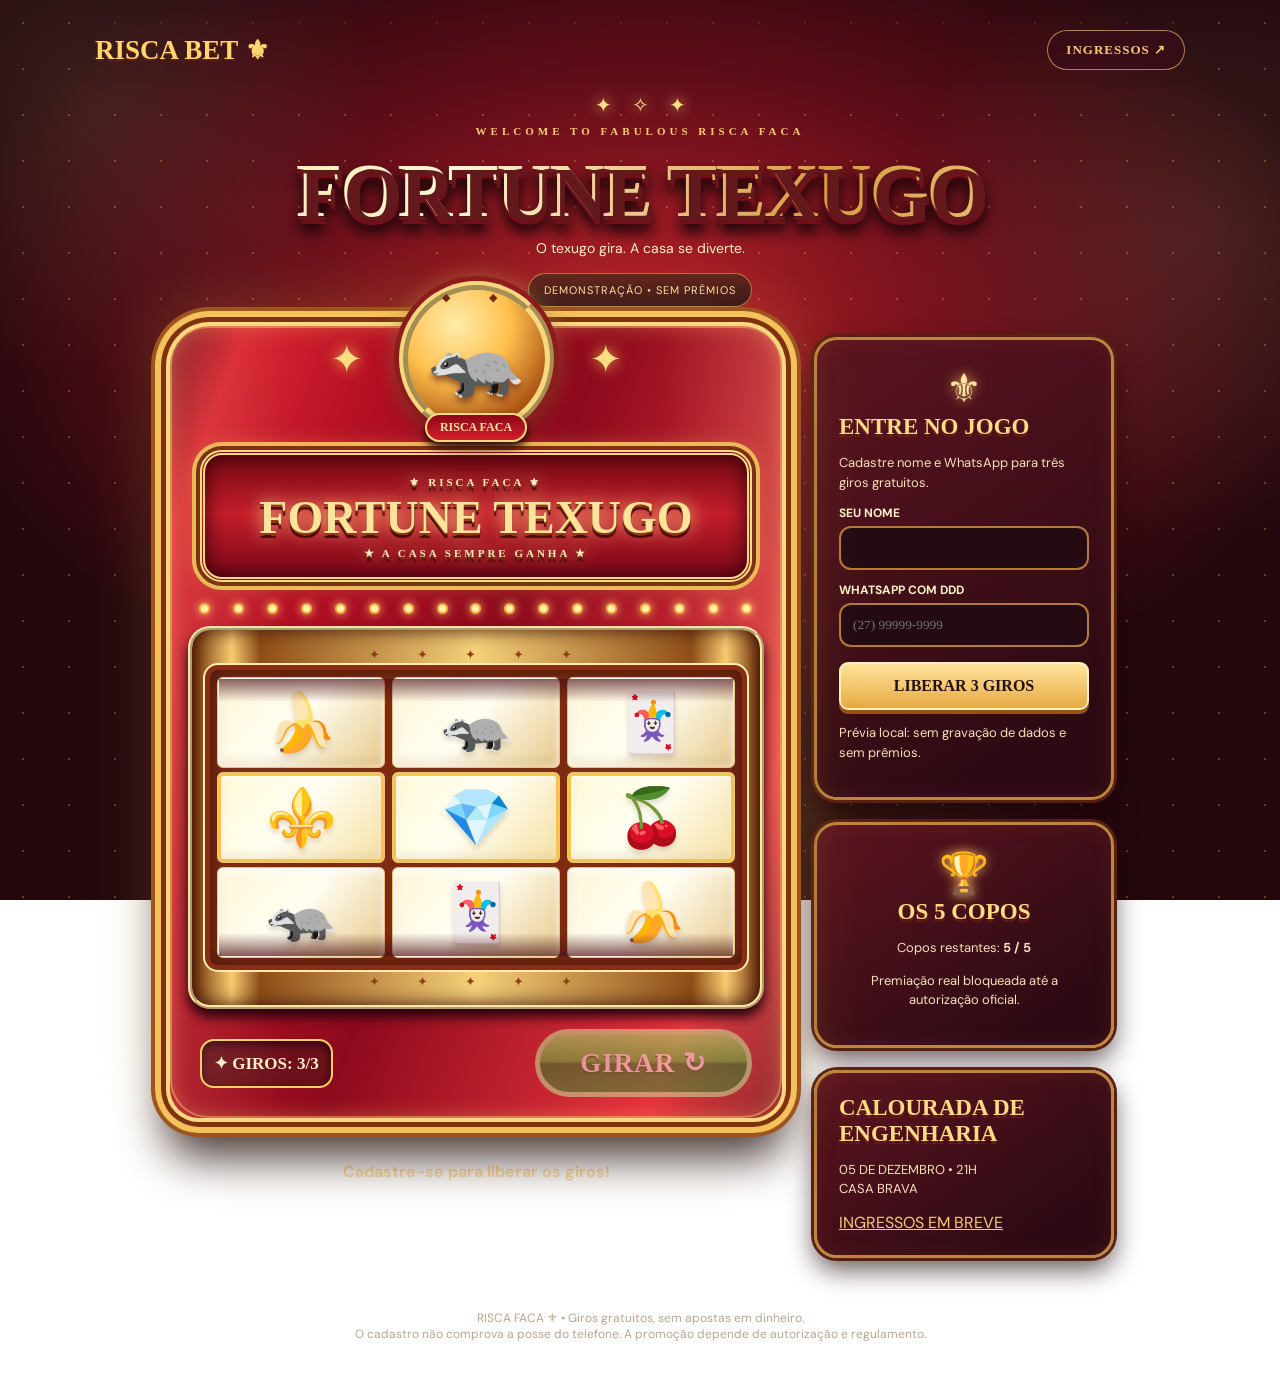
==== index.html @ 6c407d14 "Redesign slot cabinet with Fortune Tiger inspired gold and crimson arcade aesthetic" ====
<!doctype html><html lang="pt-BR"><head><meta charset="utf-8"><meta name="viewport" content="width=device-width,initial-scale=1"><title>Fortune Texugo | Risca Faca</title><style>
@import url('https://fonts.googleapis.com/css2?family=Oswald:wght@500;700&family=DM+Sans:wght@400;700&display=swap');
*{box-sizing:border-box}body{margin:0;color:#ffe5a4;background:radial-gradient(ellipse at top,#792323,#1c090e 70%);font-family:'DM Sans',sans-serif}.wrap{max-width:1100px;margin:auto;padding:20px}header{display:flex;justify-content:space-between;align-items:center;border-bottom:1px solid #b48b52;padding:10px 0}header b{font:700 30px Oswald}a{color:#f7c976}h1,h2,.spin,.marquee{font-family:Oswald}h1{font-size:clamp(42px,8vw,88px);margin:8px 0;text-align:center;text-shadow:3px 4px #63191c}p{line-height:1.5}.intro{text-align:center;margin:28px auto}.intro small{letter-spacing:3px}.status{display:inline-block;border:1px solid #b58a4e;background:#4e2521;padding:9px 15px;border-radius:8px}.layout{display:grid;grid-template-columns:minmax(0,1fr) 300px;gap:22px}.machine{border:9px ridge #eac36b;border-radius:32px;padding:14px;background:linear-gradient(140deg,#a71e2b,#530c17);box-shadow:0 15px 50px #0008,inset 0 0 0 4px #f3c86d}.marquee{text-align:center;background:#740f1a;border:3px solid #edc579;border-radius:16px;padding:12px;font-size:clamp(26px,4vw,48px);text-shadow:2px 3px #280609}.marquee small{display:block;font:700 12px 'DM Sans';letter-spacing:2px}.bulbs{display:flex;justify-content:space-around;padding:13px}.bulbs i{width:9px;height:9px;border-radius:50%;background:#ffe3a0;box-shadow:0 0 10px #ffd477}.reels{display:grid;grid-template-columns:repeat(3,1fr);gap:7px;background:#4c0c14;border:5px solid #e8b45b;border-radius:15px;padding:9px}.reel{display:grid;gap:6px}.symbol{height:90px;display:grid;place-items:center;border-radius:8px;background:linear-gradient(#fff7e5,#e6d09d);color:#54171a;font-size:clamp(30px,5vw,60px)}.symbol:nth-child(2){outline:3px solid #db9d39;outline-offset:-4px}.spinning .symbol{animation:shake .12s infinite alternate;filter:blur(2px)}@keyframes shake{to{transform:translateY(7px)}}.controls{display:flex;align-items:center;justify-content:space-between;gap:12px;padding:20px 0 4px;font:700 21px Oswald}.spin{font-size:26px;color:white;background:linear-gradient(#75d46a,#24772e);border:3px solid #b9e29b;border-radius:14px;padding:11px 27px;cursor:pointer}.spin:disabled{opacity:.5;cursor:not-allowed}.panel{border:1px solid #a67842;background:#2b1417;border-radius:16px;padding:20px;margin-bottom:15px}.panel h2{margin:0 0 10px}.panel label{display:block;font-size:12px;font-weight:bold;margin:12px 0 5px}.panel input{width:100%;padding:12px;border:1px solid #a47c48;background:#180b0e;color:white;border-radius:9px}.panel button{width:100%;padding:13px;background:#e0b66a;color:#24110d;border:0;border-radius:9px;font-weight:bold;margin-top:15px;cursor:pointer}.message{text-align:center;min-height:45px;padding:14px;font-weight:bold}.hidden{display:none!important}.prize{padding:12px;background:#173b20;border:1px solid #8fd27e;overflow-wrap:anywhere}.foot{text-align:center;color:#bca48c;font-size:12px;padding:30px 0}@media(max-width:800px){.layout{grid-template-columns:1fr}.side{display:grid;grid-template-columns:1fr 1fr;gap:12px}}@media(max-width:550px){.side{display:block}.machine{padding:6px;border-width:5px}.reels{gap:3px;padding:5px}.symbol{height:68px;font-size:35px}.spin{font-size:22px;padding:10px 18px}}

/* V4.1 — efeitos visuais: iluminação, movimento, reels e feedback */
body{background:radial-gradient(ellipse at 50% -15%,#a63134 0%,#3b0c17 46%,#12080c 100%);min-height:100vh}
body:before{content:"";position:fixed;inset:0;pointer-events:none;opacity:.18;background-image:radial-gradient(#e4bd7c 0.7px,transparent 0.7px);background-size:24px 24px}
.wrap{position:relative}header{backdrop-filter:blur(12px)}.intro{animation:appear .8s both}.intro h1{background:linear-gradient(100deg,#ffe5a1,#fff5d3,#d69b40,#ffe6a1);background-clip:text;-webkit-background-clip:text;color:transparent;filter:drop-shadow(0 3px 0 #4d151b)}
.machine{position:relative;isolation:isolate;overflow:hidden;transition:transform .25s ease,box-shadow .25s ease;box-shadow:0 25px 60px #000b,0 0 38px #e7a14d33,inset 0 0 0 4px #f3c86d}
.machine:before{content:"";position:absolute;z-index:-1;inset:0;background:linear-gradient(115deg,transparent 10%,#fff4c514 25%,transparent 40%);pointer-events:none}
.machine.win{animation:winPulse .7s ease-in-out 3;box-shadow:0 0 65px #ffe078,0 20px 70px #0009,inset 0 0 0 4px #fff3bf}
.marquee{position:relative;overflow:hidden;box-shadow:inset 0 0 20px #2b020d,0 0 20px #e4ac473d}.marquee:after{content:"";position:absolute;inset:0;background:linear-gradient(110deg,transparent 20%,#fff9d430 48%,transparent 60%);transform:translateX(-130%);animation:shine 5s ease-in-out infinite}
.bulbs i{animation:bulbGlow 1.7s ease-in-out infinite alternate}.bulbs i:nth-child(3n){animation-delay:.6s}.bulbs i:nth-child(4n){animation-delay:1.1s}
.reels{position:relative;overflow:hidden;box-shadow:inset 0 0 25px #0008}.reels:before,.reels:after{content:"";position:absolute;left:9px;right:9px;height:23px;z-index:2;pointer-events:none}.reels:before{top:9px;background:linear-gradient(#4b1017aa,transparent)}.reels:after{bottom:9px;background:linear-gradient(transparent,#4b1017aa)}
.reel{position:relative;overflow:hidden;transition:filter .2s}.symbol{transition:transform .25s ease,background .25s ease;box-shadow:inset 0 2px 9px #fff9,inset 0 -5px 10px #8c622c44;text-shadow:0 4px 5px #4c2d1d2b;user-select:none}
.reel.rolling .symbol{animation:reelRoll .16s linear infinite;filter:blur(1.5px)}.reel.stopped .symbol{animation:land .35s cubic-bezier(.2,1.7,.35,1) both}
.spin{position:relative;overflow:hidden;box-shadow:0 6px 0 #174c23,0 12px 22px #0006;transition:transform .14s,filter .14s}.spin:not(:disabled):hover{filter:brightness(1.15);transform:translateY(-2px)}.spin:not(:disabled):active{transform:translateY(5px);box-shadow:0 1px 0 #174c23}.spin:disabled{box-shadow:none}
.panel{box-shadow:0 14px 25px #0004;transition:border-color .2s}.panel:focus-within{border-color:#ffdc8d}.panel input:focus{outline:2px solid #f2ca80;outline-offset:1px}
#message{transition:color .2s}#message.celebrate{color:#fff0a7;font-size:23px;animation:land .5s both}
.confetti{position:fixed;z-index:20;pointer-events:none;width:9px;height:15px;border-radius:2px;animation:confettiFall var(--duration) ease-in forwards;left:var(--left);top:-25px;background:var(--color);transform:rotate(var(--rotation))}
@keyframes appear{from{opacity:0;transform:translateY(18px)}to{opacity:1;transform:translateY(0)}}@keyframes shine{0%,65%{transform:translateX(-130%)}85%,100%{transform:translateX(130%)}}@keyframes bulbGlow{from{opacity:.45;box-shadow:0 0 3px #ffcf6b}to{opacity:1;box-shadow:0 0 15px 3px #ffdc83}}@keyframes reelRoll{from{transform:translateY(-9px) scale(.97)}to{transform:translateY(10px) scale(1.03)}}@keyframes land{0%{transform:translateY(-20px) scale(.94)}65%{transform:translateY(5px) scale(1.04)}100%{transform:translateY(0) scale(1)}}@keyframes winPulse{50%{transform:scale(1.012);filter:brightness(1.15)}}@keyframes confettiFall{to{top:110vh;transform:translateX(var(--drift)) rotate(900deg);opacity:0}}
@media(prefers-reduced-motion:reduce){*,*:before,*:after{animation-duration:.01ms!important;animation-iteration-count:1!important;transition-duration:.01ms!important;scroll-behavior:auto!important}}

/* V4.2 — Fortune Tiger inspired cabinet art direction */
@import url('https://fonts.googleapis.com/css2?family=Cinzel:wght@700;900&family=Fredoka:wght@500;600;700&display=swap');
:root{--gold:#ffd56d;--bright:#fff2b8;--red:#b91526;--deep:#32040b}
body{font-family:Fredoka,'DM Sans',sans-serif;color:#fff0c8;background:radial-gradient(ellipse 55% 48% at 50% 35%,#b82028 0%,#600d18 56%,#23070d 100%);background-attachment:fixed}
body:before{opacity:.26;background-image:radial-gradient(circle,#ffd678 1px,transparent 1.5px),repeating-linear-gradient(90deg,transparent 0 115px,#e8a14e09 116px 117px);background-size:46px 46px,100% 100%}
body:after{content:"";position:fixed;inset:0;pointer-events:none;z-index:-1;background:radial-gradient(ellipse at 50% 100%,#ffba4a30,transparent 50%),radial-gradient(circle at 8% 12%,#ffe6a11b,transparent 20%),radial-gradient(circle at 94% 26%,#ffe6a11b,transparent 23%)}
.wrap{max-width:1140px}header{border:0;padding:10px 5px 16px}header b{font:900 27px Cinzel;color:var(--gold);text-shadow:0 2px 0 #651b15}header a{font:700 13px Fredoka;letter-spacing:1px;border:1px solid #ffd37a99;padding:11px 18px;border-radius:100px;text-decoration:none;background:#3b0c18a8}
.intro{margin:6px auto 15px}.intro-stars{font-size:20px;color:#ffdf85;text-shadow:0 0 14px #ffdf85}.intro small{font:700 11px Fredoka;letter-spacing:4px;color:#f8ce6e}.intro h1{font:900 clamp(42px,6vw,76px)/1.08 Cinzel,serif;letter-spacing:-2px;margin:9px auto 7px;filter:drop-shadow(0 4px 0 #71101b) drop-shadow(0 8px 7px #180407)}.intro p{font-size:14px;margin:7px 0 14px}.status{background:linear-gradient(#61221c,#2b0c13);border:1px solid #ffd16d88;color:#ffe3a6;font-size:11px;letter-spacing:1px;border-radius:100px}
.layout{grid-template-columns:minmax(0,620px) minmax(260px,300px);justify-content:center;align-items:start;gap:28px}
.machine{overflow:visible!important;border:0;border-radius:44px 44px 33px 33px;padding:24px 22px 18px;background:linear-gradient(110deg,#7a0918 0%,#d92633 9%,#b50f24 25%,#8d0a1d 49%,#e6333c 85%,#7e0718 100%);box-shadow:0 0 0 5px #7c330e,0 0 0 11px #f5c15c,0 0 0 15px #9e541e,0 35px 45px #140407c9,0 0 75px #ffc85c52,inset 0 0 0 4px #fbd782,inset 0 0 25px #ffb56790}
.machine:before{z-index:0;inset:4px;border-radius:38px;border:2px solid #ffd66e66;background:linear-gradient(90deg,#fff4b81c,transparent 20%,transparent 80%,#fff4b826)}
.machine-crown{position:relative;z-index:2;display:flex;align-items:center;justify-content:center;gap:35px;margin:-65px 0 0;pointer-events:none}.crown-side{font-size:40px;color:#ffdc80;text-shadow:0 0 15px #ffc054;animation:bulbGlow 1.5s alternate infinite}
.mascot-medallion{position:relative;width:155px;height:155px;border-radius:50%;display:flex;flex-direction:column;justify-content:center;align-items:center;background:radial-gradient(circle at 35% 25%,#ffecab,#ffc04e 40%,#a95112 78%);border:9px ridge #f9d77c;box-shadow:0 0 0 5px #8d1c1d,0 8px 25px #27050a9c,0 0 25px #ffd46d8a}
.mascot-face{font-size:77px;line-height:1.1;filter:drop-shadow(0 5px 3px #6b2a16aa)}.mascot-ears{position:absolute;top:0;font-size:11px;color:#7a2414;letter-spacing:14px}.mascot-ribbon{position:absolute;bottom:-15px;background:linear-gradient(#8c0719,#d41e2b);border:2px solid #ffda7b;padding:5px 13px;border-radius:15px;color:#ffe3a4;font:900 12px Cinzel;white-space:nowrap;box-shadow:0 5px 8px #250208}
.marquee{margin:14px 12px 12px;padding:16px 5px 12px;border-radius:22px;background:linear-gradient(#740914,#c41d2b 48%,#7a0717);border:5px double #ffda81;box-shadow:0 0 0 4px #7b3315,0 0 0 8px #edb857,inset 0 0 20px #37020b,0 0 25px #f5c66e75;font:900 clamp(26px,4.4vw,46px)/1.05 Cinzel;color:#ffe39b;text-shadow:0 2px 0 #8b3b0c,0 5px 1px #4e0711,0 0 18px #ffdb8b}
.marquee small{font:700 11px Fredoka;letter-spacing:3px;color:#ffeac2;margin:5px}
.bulbs{padding:9px 0 12px}.bulbs i{width:11px;height:11px;border:2px solid #f9a83b;background:#fff2ad}
.reel-housing{position:relative;padding:16px 13px;background:linear-gradient(90deg,#703008,#f8cc71 7%,#8e4d17 12%,#f6d17a 50%,#8e4d17 88%,#f8cc71 94%,#703008);border:4px ridge #ffe7a3;border-radius:22px;box-shadow:inset 0 0 18px #3a130b,0 8px 12px #27040c}
.reel-ornament{text-align:center;color:#8a4113;font-size:13px;letter-spacing:12px;height:19px}.reel-ornament.bottom{padding-top:3px}
.reels{border:5px solid #8a2d17;border-radius:13px;background:#7e2b12;padding:7px;gap:7px;box-shadow:inset 0 0 20px #0008,0 0 0 2px #ffeda9}
.reel{gap:4px}.symbol{height:91px;border-radius:6px;background:linear-gradient(130deg,#fff6d8,#fffef1 48%,#e7c98d);border:1px solid #e8c57e;font-size:57px;box-shadow:inset 0 2px 10px #fff,inset 0 -5px 12px #ac763533}.symbol:nth-child(2){outline:3px solid #f8c24f;outline-offset:-4px;background:linear-gradient(130deg,#fff9d7,#fffef1 48%,#f6e0a4)}
.controls{padding:20px 12px 7px;gap:8px}.controls>span{background:#6d101b;border:2px solid #ffcd66;border-radius:14px;padding:12px;font:700 17px Fredoka;box-shadow:inset 0 3px 10px #28040b}
.spin{border-radius:100px;border:5px solid #c4f7a3;background:linear-gradient(#9efb78 0%,#4ecb3d 47%,#20852d 52%,#2a9c33);font:900 27px Fredoka;letter-spacing:1px;padding:13px 40px;box-shadow:0 7px 0 #125820,0 10px 0 #d9ae4f,0 16px 22px #1b0610a8;text-shadow:0 2px #1c752a}
.message{margin-top:25px;font-size:16px;color:#ffe1a3}
.side{padding-top:15px}.panel{background:linear-gradient(145deg,#5d1420,#2b0a13 85%);border:3px solid #bd853d;border-radius:23px;padding:22px;box-shadow:0 0 0 3px #582013,0 12px 26px #1b0409a6,inset 0 0 20px #b4522d25;margin-bottom:22px}.panel h2{font:900 23px Cinzel;color:#ffdb86;text-shadow:0 3px #6c1a18}.panel p{font-size:13px;color:#f9dfba}.panel input{font-family:Fredoka;background:#240a13;border:2px solid #b57a38;border-radius:12px}.panel button{background:linear-gradient(#ffe49d,#e6aa42);font:700 16px Fredoka;border:2px solid #fff0bd;box-shadow:0 4px #965314}.panel-seal,.cup-icon{text-align:center;font-size:40px;color:#ffe5a1;text-shadow:0 0 12px #f5b75d}.prize-panel{text-align:center}
@media(max-width:850px){.layout{grid-template-columns:minmax(0,580px)}.side{padding-top:0;display:grid;grid-template-columns:1fr 1fr}.side .panel:last-child{grid-column:1/-1}.machine-crown{margin-top:-55px}}
@media(max-width:570px){.wrap{padding:12px}.intro{margin-bottom:40px}.intro h1{font-size:clamp(36px,10vw,58px)}.intro small{font-size:9px;letter-spacing:2px}.machine{padding:13px 8px 12px;border-radius:28px;box-shadow:0 0 0 3px #7c330e,0 0 0 7px #f5c15c,0 0 0 10px #9e541e,0 22px 30px #140407c9}.machine-crown{margin-top:-61px;gap:20px}.mascot-medallion{width:114px;height:114px;border-width:6px}.mascot-face{font-size:56px}.mascot-ribbon{font-size:9px}.crown-side{font-size:26px}.marquee{margin:12px 10px 10px;font-size:clamp(22px,6.2vw,35px);border-width:3px;padding:10px 2px}.marquee small{font-size:8px;letter-spacing:1px}.bulbs{padding:8px 0}.bulbs i{width:7px;height:7px}.reel-housing{padding:10px 5px;border-width:3px}.reel-ornament{font-size:9px;height:13px}.reels{padding:3px;gap:3px;border-width:3px}.symbol{height:clamp(62px,20vw,91px);font-size:clamp(34px,12vw,53px)}.controls{padding:15px 3px 5px}.controls>span{font-size:13px;padding:10px 7px}.spin{font-size:21px;padding:10px 19px;border-width:4px}.side{display:block}.panel{padding:18px}.intro p{font-size:12px}}
</style></head><body><div class="wrap"><header><b>RISCA BET ⚜</b><a href="#ingressos">INGRESSOS ↗</a></header><section class="intro"><div class="intro-stars">✦　✧　✦</div><small>WELCOME TO FABULOUS RISCA FACA</small><h1>FORTUNE TEXUGO</h1><p>O texugo gira. A casa se diverte.</p><span id="mode" class="status">DEMONSTRAÇÃO • SEM PRÊMIOS</span></section><main class="layout"><div><div class="machine"><div class="machine-crown"><div class="crown-side">✦</div><div class="mascot-medallion"><span class="mascot-ears">◆　◆</span><span class="mascot-face">🦡</span><span class="mascot-ribbon">RISCA FACA</span></div><div class="crown-side">✦</div></div><div class="marquee"><small>⚜ RISCA FACA ⚜</small>FORTUNE TEXUGO<small>★ A CASA SEMPRE GANHA ★</small></div><div class="bulbs" id="bulbs"></div><div class="reel-housing"><div class="reel-ornament">✦　✦　✦　✦　✦</div><div class="reels" id="reels"></div><div class="reel-ornament bottom">✦　✦　✦　✦　✦</div></div><div class="controls"><span>✦ GIROS: <span id="remaining">3</span>/3</span><button id="spin" class="spin" disabled>GIRAR ↻</button></div></div><div class="message" id="message" aria-live="polite">Cadastre-se para liberar os giros!</div></div><aside class="side"><section class="panel" id="registration"><div class="panel-seal">⚜</div><h2>ENTRE NO JOGO</h2><p>Cadastre nome e WhatsApp para três giros gratuitos.</p><form id="form"><label for="name">SEU NOME</label><input id="name" required minlength="2" maxlength="80" autocomplete="name"><label for="phone">WHATSAPP COM DDD</label><input id="phone" type="tel" required placeholder="(27) 99999-9999"><button>LIBERAR 3 GIROS</button></form><p id="notice">Um cadastro por participante. Não é necessário comprar ingresso.</p></section><section class="panel prize-panel"><div class="cup-icon">🏆</div><h2>OS 5 COPOS</h2><p>Copos restantes: <b id="stock">5 / 5</b></p><p>Premiação real bloqueada até a autorização oficial.</p><div id="winner" class="prize hidden"></div></section><section class="panel" id="ingressos"><h2>CALOURADA DE ENGENHARIA</h2><p>05 DE DEZEMBRO • 21H<br>CASA BRAVA</p><a id="ticket" href="#ingressos">INGRESSOS EM BREVE</a></section></aside></main><div class="foot">RISCA FACA ⚜ • Giros gratuitos, sem apostas em dinheiro.<br>O cadastro não comprova a posse do telefone. A promoção depende de autorização e regulamento.</div></div><script>
const CONFIG={SUPABASE_URL:'',SUPABASE_ANON_KEY:'',TICKET_URL:''};
const $=id=>document.getElementById(id);
const icons=['🍌','⚜️','🦡','💎','🃏','🍒'];
const reduced=window.matchMedia('(prefers-reduced-motion: reduce)').matches;
let token='',left=3,busy=false;
const configured=!!(CONFIG.SUPABASE_URL&&CONFIG.SUPABASE_ANON_KEY);
$('bulbs').innerHTML='<i></i>'.repeat(17);
$('reels').innerHTML=Array.from({length:3},(_,c)=>'<div class="reel">'+Array.from({length:3},(_,r)=>'<div class="symbol">'+icons[(c*2+r)%icons.length]+'</div>').join('')+'</div>').join('');
if(CONFIG.TICKET_URL){$('ticket').href=CONFIG.TICKET_URL;$('ticket').textContent='GARANTIR INGRESSO'}
if(!configured)$('notice').textContent='Prévia local: sem gravação de dados e sem prêmios.';
const randomSymbol=()=>icons[Math.floor(Math.random()*icons.length)];
const grid=()=>Array.from({length:3},()=>Array.from({length:3},randomSymbol));
function drawColumn(c,values){for(let r=0;r<3;r++)$('reels').children[c].children[r].textContent=values[r]}
function msg(s,celebrate=false){$('message').textContent=s;$('message').classList.toggle('celebrate',celebrate)}
const sleep=ms=>new Promise(resolve=>setTimeout(resolve,ms));
async function call(fn,data){
 const r=await fetch(CONFIG.SUPABASE_URL+'/functions/v1/'+fn,{method:'POST',headers:{'Content-Type':'application/json',apikey:CONFIG.SUPABASE_ANON_KEY,Authorization:'Bearer '+CONFIG.SUPABASE_ANON_KEY},body:JSON.stringify(data)});
 const j=await r.json();if(!r.ok)throw Error(j.error||'Falha na operação');return j
}
function confetti(){
 if(reduced)return;
 for(let i=0;i<75;i++){const el=document.createElement('i');el.className='confetti';
 el.style.setProperty('--left',Math.random()*100+'vw');
 el.style.setProperty('--duration',(2+Math.random()*2.5)+'s');
 el.style.setProperty('--drift',(Math.random()-.5)*250+'px');
 el.style.setProperty('--rotation',Math.random()*360+'deg');
 el.style.setProperty('--color',['#f3cb6b','#fff1bb','#c12435','#69bf6b'][i%4]);
 document.body.append(el);el.addEventListener('animationend',()=>el.remove())}
}
async function animateReels(finalGrid){
 const columns=Array.from($('reels').children);
 if(reduced){finalGrid.forEach((v,c)=>drawColumn(c,v));return}
 columns.forEach(c=>c.classList.add('rolling'));
 const intervals=columns.map((_,c)=>setInterval(()=>drawColumn(c,Array.from({length:3},randomSymbol)),65));
 for(let c=0;c<3;c++){
  await sleep(c===0?780:390);
  clearInterval(intervals[c]);columns[c].classList.remove('rolling');
  drawColumn(c,finalGrid[c]);columns[c].classList.add('stopped');
  await sleep(180);columns[c].classList.remove('stopped');
 }
}
$('form').onsubmit=async e=>{
 e.preventDefault();
 const name=$('name').value.trim(),phone=$('phone').value.replace(/\D/g,'');
 if(name.length<2||!/^(?:55)?[1-9]\d{9,10}$/.test(phone))return msg('Informe nome e WhatsApp válido com DDD');
 const btn=$('form').querySelector('button');btn.disabled=true;
 try{
  if(configured){const d=await call('register',{name,phone});token=d.session;left=d.spins_left;$('stock').textContent=d.stock+' / 5';$('mode').textContent=d.demo?'DEMONSTRAÇÃO • SEM PRÊMIOS':'PROMOÇÃO AUTORIZADA'}
  else{token='local-demo';left=3}
  $('registration').classList.add('hidden');$('remaining').textContent=left;$('spin').disabled=false;msg('Seus giros estão liberados!');
 }catch(err){msg(err.message)}finally{btn.disabled=false}
};
$('spin').onclick=async()=>{
 if(busy||!token||left<=0)return;
 busy=true;$('spin').disabled=true;msg('O texugo está girando...');
 try{
  const request=configured?call('spin',{session:token}):Promise.resolve({grid:grid(),spins_left:left-1,stock:5,won:false,demo:true});
  const result=await request;
  await animateReels(result.grid);
  left=result.spins_left;$('remaining').textContent=left;$('stock').textContent=result.stock+' / 5';
  if(result.won){
   $('winner').classList.remove('hidden');$('winner').textContent='VOCÊ GANHOU UM COPO! Código: '+result.claim_code;
   $('reels').closest('.machine').classList.add('win');confetti();msg('JACKPOT! VOCÊ GANHOU UM COPO!',true);
   setTimeout(()=>$('reels').closest('.machine').classList.remove('win'),2300);
  }else msg(result.demo?'Giro de demonstração, sem premiação.':left?'Não foi dessa vez!':'Seus giros acabaram!');
 }catch(err){msg(err.message)}
 finally{busy=false;$('spin').disabled=left<=0}
};
</script></body></html>
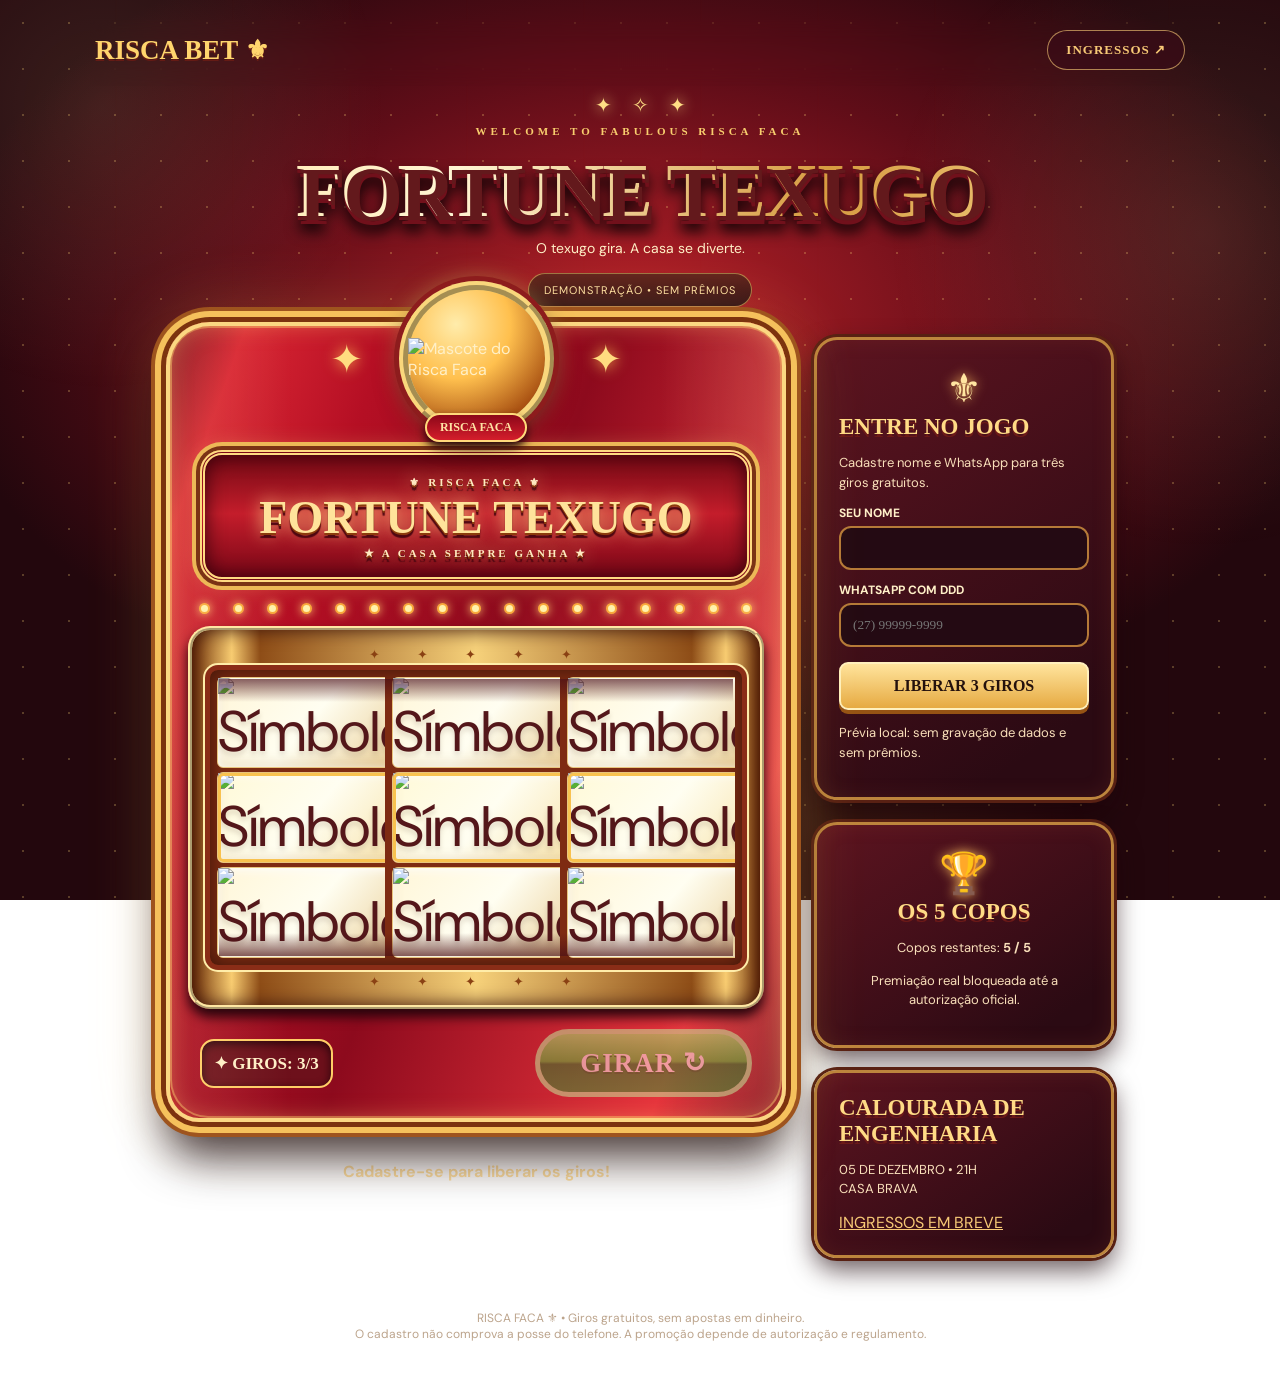
==== commit a34fc68e: "Separate mascot, symbols and texts into configurable assets" ====
--- a/index.html
+++ b/index.html
@@ -1,4 +1,4 @@
-<!doctype html><html lang="pt-BR"><head><meta charset="utf-8"><meta name="viewport" content="width=device-width,initial-scale=1"><title>Fortune Texugo | Risca Faca</title><style>
+<!doctype html><html lang="pt-BR"><head><link rel="stylesheet" href="assets/theme.css"><meta charset="utf-8"><meta name="viewport" content="width=device-width,initial-scale=1"><title>Fortune Texugo | Risca Faca</title><style>
 @import url('https://fonts.googleapis.com/css2?family=Oswald:wght@500;700&family=DM+Sans:wght@400;700&display=swap');
 *{box-sizing:border-box}body{margin:0;color:#ffe5a4;background:radial-gradient(ellipse at top,#792323,#1c090e 70%);font-family:'DM Sans',sans-serif}.wrap{max-width:1100px;margin:auto;padding:20px}header{display:flex;justify-content:space-between;align-items:center;border-bottom:1px solid #b48b52;padding:10px 0}header b{font:700 30px Oswald}a{color:#f7c976}h1,h2,.spin,.marquee{font-family:Oswald}h1{font-size:clamp(42px,8vw,88px);margin:8px 0;text-align:center;text-shadow:3px 4px #63191c}p{line-height:1.5}.intro{text-align:center;margin:28px auto}.intro small{letter-spacing:3px}.status{display:inline-block;border:1px solid #b58a4e;background:#4e2521;padding:9px 15px;border-radius:8px}.layout{display:grid;grid-template-columns:minmax(0,1fr) 300px;gap:22px}.machine{border:9px ridge #eac36b;border-radius:32px;padding:14px;background:linear-gradient(140deg,#a71e2b,#530c17);box-shadow:0 15px 50px #0008,inset 0 0 0 4px #f3c86d}.marquee{text-align:center;background:#740f1a;border:3px solid #edc579;border-radius:16px;padding:12px;font-size:clamp(26px,4vw,48px);text-shadow:2px 3px #280609}.marquee small{display:block;font:700 12px 'DM Sans';letter-spacing:2px}.bulbs{display:flex;justify-content:space-around;padding:13px}.bulbs i{width:9px;height:9px;border-radius:50%;background:#ffe3a0;box-shadow:0 0 10px #ffd477}.reels{display:grid;grid-template-columns:repeat(3,1fr);gap:7px;background:#4c0c14;border:5px solid #e8b45b;border-radius:15px;padding:9px}.reel{display:grid;gap:6px}.symbol{height:90px;display:grid;place-items:center;border-radius:8px;background:linear-gradient(#fff7e5,#e6d09d);color:#54171a;font-size:clamp(30px,5vw,60px)}.symbol:nth-child(2){outline:3px solid #db9d39;outline-offset:-4px}.spinning .symbol{animation:shake .12s infinite alternate;filter:blur(2px)}@keyframes shake{to{transform:translateY(7px)}}.controls{display:flex;align-items:center;justify-content:space-between;gap:12px;padding:20px 0 4px;font:700 21px Oswald}.spin{font-size:26px;color:white;background:linear-gradient(#75d46a,#24772e);border:3px solid #b9e29b;border-radius:14px;padding:11px 27px;cursor:pointer}.spin:disabled{opacity:.5;cursor:not-allowed}.panel{border:1px solid #a67842;background:#2b1417;border-radius:16px;padding:20px;margin-bottom:15px}.panel h2{margin:0 0 10px}.panel label{display:block;font-size:12px;font-weight:bold;margin:12px 0 5px}.panel input{width:100%;padding:12px;border:1px solid #a47c48;background:#180b0e;color:white;border-radius:9px}.panel button{width:100%;padding:13px;background:#e0b66a;color:#24110d;border:0;border-radius:9px;font-weight:bold;margin-top:15px;cursor:pointer}.message{text-align:center;min-height:45px;padding:14px;font-weight:bold}.hidden{display:none!important}.prize{padding:12px;background:#173b20;border:1px solid #8fd27e;overflow-wrap:anywhere}.foot{text-align:center;color:#bca48c;font-size:12px;padding:30px 0}@media(max-width:800px){.layout{grid-template-columns:1fr}.side{display:grid;grid-template-columns:1fr 1fr;gap:12px}}@media(max-width:550px){.side{display:block}.machine{padding:6px;border-width:5px}.reels{gap:3px;padding:5px}.symbol{height:68px;font-size:35px}.spin{font-size:22px;padding:10px 18px}}
 
@@ -48,20 +48,24 @@
 .side{padding-top:15px}.panel{background:linear-gradient(145deg,#5d1420,#2b0a13 85%);border:3px solid #bd853d;border-radius:23px;padding:22px;box-shadow:0 0 0 3px #582013,0 12px 26px #1b0409a6,inset 0 0 20px #b4522d25;margin-bottom:22px}.panel h2{font:900 23px Cinzel;color:#ffdb86;text-shadow:0 3px #6c1a18}.panel p{font-size:13px;color:#f9dfba}.panel input{font-family:Fredoka;background:#240a13;border:2px solid #b57a38;border-radius:12px}.panel button{background:linear-gradient(#ffe49d,#e6aa42);font:700 16px Fredoka;border:2px solid #fff0bd;box-shadow:0 4px #965314}.panel-seal,.cup-icon{text-align:center;font-size:40px;color:#ffe5a1;text-shadow:0 0 12px #f5b75d}.prize-panel{text-align:center}
 @media(max-width:850px){.layout{grid-template-columns:minmax(0,580px)}.side{padding-top:0;display:grid;grid-template-columns:1fr 1fr}.side .panel:last-child{grid-column:1/-1}.machine-crown{margin-top:-55px}}
 @media(max-width:570px){.wrap{padding:12px}.intro{margin-bottom:40px}.intro h1{font-size:clamp(36px,10vw,58px)}.intro small{font-size:9px;letter-spacing:2px}.machine{padding:13px 8px 12px;border-radius:28px;box-shadow:0 0 0 3px #7c330e,0 0 0 7px #f5c15c,0 0 0 10px #9e541e,0 22px 30px #140407c9}.machine-crown{margin-top:-61px;gap:20px}.mascot-medallion{width:114px;height:114px;border-width:6px}.mascot-face{font-size:56px}.mascot-ribbon{font-size:9px}.crown-side{font-size:26px}.marquee{margin:12px 10px 10px;font-size:clamp(22px,6.2vw,35px);border-width:3px;padding:10px 2px}.marquee small{font-size:8px;letter-spacing:1px}.bulbs{padding:8px 0}.bulbs i{width:7px;height:7px}.reel-housing{padding:10px 5px;border-width:3px}.reel-ornament{font-size:9px;height:13px}.reels{padding:3px;gap:3px;border-width:3px}.symbol{height:clamp(62px,20vw,91px);font-size:clamp(34px,12vw,53px)}.controls{padding:15px 3px 5px}.controls>span{font-size:13px;padding:10px 7px}.spin{font-size:21px;padding:10px 19px;border-width:4px}.side{display:block}.panel{padding:18px}.intro p{font-size:12px}}
-</style></head><body><div class="wrap"><header><b>RISCA BET ⚜</b><a href="#ingressos">INGRESSOS ↗</a></header><section class="intro"><div class="intro-stars">✦　✧　✦</div><small>WELCOME TO FABULOUS RISCA FACA</small><h1>FORTUNE TEXUGO</h1><p>O texugo gira. A casa se diverte.</p><span id="mode" class="status">DEMONSTRAÇÃO • SEM PRÊMIOS</span></section><main class="layout"><div><div class="machine"><div class="machine-crown"><div class="crown-side">✦</div><div class="mascot-medallion"><span class="mascot-ears">◆　◆</span><span class="mascot-face">🦡</span><span class="mascot-ribbon">RISCA FACA</span></div><div class="crown-side">✦</div></div><div class="marquee"><small>⚜ RISCA FACA ⚜</small>FORTUNE TEXUGO<small>★ A CASA SEMPRE GANHA ★</small></div><div class="bulbs" id="bulbs"></div><div class="reel-housing"><div class="reel-ornament">✦　✦　✦　✦　✦</div><div class="reels" id="reels"></div><div class="reel-ornament bottom">✦　✦　✦　✦　✦</div></div><div class="controls"><span>✦ GIROS: <span id="remaining">3</span>/3</span><button id="spin" class="spin" disabled>GIRAR ↻</button></div></div><div class="message" id="message" aria-live="polite">Cadastre-se para liberar os giros!</div></div><aside class="side"><section class="panel" id="registration"><div class="panel-seal">⚜</div><h2>ENTRE NO JOGO</h2><p>Cadastre nome e WhatsApp para três giros gratuitos.</p><form id="form"><label for="name">SEU NOME</label><input id="name" required minlength="2" maxlength="80" autocomplete="name"><label for="phone">WHATSAPP COM DDD</label><input id="phone" type="tel" required placeholder="(27) 99999-9999"><button>LIBERAR 3 GIROS</button></form><p id="notice">Um cadastro por participante. Não é necessário comprar ingresso.</p></section><section class="panel prize-panel"><div class="cup-icon">🏆</div><h2>OS 5 COPOS</h2><p>Copos restantes: <b id="stock">5 / 5</b></p><p>Premiação real bloqueada até a autorização oficial.</p><div id="winner" class="prize hidden"></div></section><section class="panel" id="ingressos"><h2>CALOURADA DE ENGENHARIA</h2><p>05 DE DEZEMBRO • 21H<br>CASA BRAVA</p><a id="ticket" href="#ingressos">INGRESSOS EM BREVE</a></section></aside></main><div class="foot">RISCA FACA ⚜ • Giros gratuitos, sem apostas em dinheiro.<br>O cadastro não comprova a posse do telefone. A promoção depende de autorização e regulamento.</div></div><script>
+</style></head><body><div class="wrap"><header><b>RISCA BET ⚜</b><a href="#ingressos">INGRESSOS ↗</a></header><section class="intro"><div class="intro-stars">✦　✧　✦</div><div class="curtain curtain-left" aria-hidden="true"></div><div class="curtain curtain-right" aria-hidden="true"></div><small data-text="welcome">WELCOME TO FABULOUS RISCA FACA</small><h1 data-text="gameTitle">FORTUNE TEXUGO</h1><p data-text="subtitle">O texugo gira. A casa se diverte.</p><span id="mode" class="status">DEMONSTRAÇÃO • SEM PRÊMIOS</span></section><main class="layout"><div><div class="machine"><div class="machine-crown"><div class="crown-side">✦</div><div class="mascot-medallion"><img class="mascot-art" id="mascot-art" src="assets/mascote.svg" alt="Mascote do Risca Faca"><span class="mascot-ribbon" data-text="brand">RISCA FACA</span></div><div class="crown-side">✦</div></div><div class="marquee"><small data-text="eyebrow">⚜ RISCA FACA ⚜</small><span data-text="gameTitle">FORTUNE TEXUGO</span><small data-text="slogan">★ A CASA SEMPRE GANHA ★</small></div><div class="bulbs" id="bulbs"></div><div class="reel-housing"><div class="reel-ornament">✦　✦　✦　✦　✦</div><div class="reels" id="reels"></div><div class="reel-ornament bottom">✦　✦　✦　✦　✦</div></div><div class="controls"><span>✦ GIROS: <span id="remaining">3</span>/3</span><button id="spin" class="spin" disabled>GIRAR ↻</button></div></div><div class="message" id="message" aria-live="polite">Cadastre-se para liberar os giros!</div></div><aside class="side"><section class="panel" id="registration"><div class="panel-seal">⚜</div><h2>ENTRE NO JOGO</h2><p>Cadastre nome e WhatsApp para três giros gratuitos.</p><form id="form"><label for="name">SEU NOME</label><input id="name" required minlength="2" maxlength="80" autocomplete="name"><label for="phone">WHATSAPP COM DDD</label><input id="phone" type="tel" required placeholder="(27) 99999-9999"><button>LIBERAR 3 GIROS</button></form><p id="notice">Um cadastro por participante. Não é necessário comprar ingresso.</p></section><section class="panel prize-panel"><div class="cup-icon">🏆</div><h2>OS 5 COPOS</h2><p>Copos restantes: <b id="stock">5 / 5</b></p><p>Premiação real bloqueada até a autorização oficial.</p><div id="winner" class="prize hidden"></div></section><section class="panel" id="ingressos"><h2>CALOURADA DE ENGENHARIA</h2><p data-text="event">05 DE DEZEMBRO • 21H<br>CASA BRAVA</p><a id="ticket" href="#ingressos">INGRESSOS EM BREVE</a></section></aside></main><div class="foot">RISCA FACA ⚜ • Giros gratuitos, sem apostas em dinheiro.<br>O cadastro não comprova a posse do telefone. A promoção depende de autorização e regulamento.</div></div><script src="assets/content.js"></script><script>
 const CONFIG={SUPABASE_URL:'',SUPABASE_ANON_KEY:'',TICKET_URL:''};
 const $=id=>document.getElementById(id);
-const icons=['🍌','⚜️','🦡','💎','🃏','🍒'];
+const ASSETS=window.FORTUNE_ASSETS||{};const icons=(ASSETS.symbols||[]).map(x=>x.src);
 const reduced=window.matchMedia('(prefers-reduced-motion: reduce)').matches;
 let token='',left=3,busy=false;
 const configured=!!(CONFIG.SUPABASE_URL&&CONFIG.SUPABASE_ANON_KEY);
 $('bulbs').innerHTML='<i></i>'.repeat(17);
-$('reels').innerHTML=Array.from({length:3},(_,c)=>'<div class="reel">'+Array.from({length:3},(_,r)=>'<div class="symbol">'+icons[(c*2+r)%icons.length]+'</div>').join('')+'</div>').join('');
+$('reels').innerHTML=Array.from({length:3},(_,c)=>'<div class="reel">'+Array.from({length:3},(_,r)=>'<div class="symbol">'+symbolHTML(icons[(c*2+r)%icons.length])+'</div>').join('')+'</div>').join('');
 if(CONFIG.TICKET_URL){$('ticket').href=CONFIG.TICKET_URL;$('ticket').textContent='GARANTIR INGRESSO'}
 if(!configured)$('notice').textContent='Prévia local: sem gravação de dados e sem prêmios.';
 const randomSymbol=()=>icons[Math.floor(Math.random()*icons.length)];
+function symbolHTML(src){const label=(ASSETS.symbols||[]).find(s=>s.src===src)?.name||'Símbolo';return '<img src="'+src+'" alt="'+label.replace(/"/g,'')+'" loading="eager" draggable="false">'}
 const grid=()=>Array.from({length:3},()=>Array.from({length:3},randomSymbol));
-function drawColumn(c,values){for(let r=0;r<3;r++)$('reels').children[c].children[r].textContent=values[r]}
+for(const el of document.querySelectorAll('[data-text]')){const key=el.dataset.text;if(ASSETS.text?.[key])el.textContent=ASSETS.text[key]}
+if(ASSETS.mascot)$('mascot-art').src=ASSETS.mascot;
+if(ASSETS.background)document.documentElement.style.setProperty('--scene-image','url("'+ASSETS.background+'")');
+function drawColumn(c,values){for(let r=0;r<3;r++)$('reels').children[c].children[r].innerHTML=symbolHTML(values[r])}
 function msg(s,celebrate=false){$('message').textContent=s;$('message').classList.toggle('celebrate',celebrate)}
 const sleep=ms=>new Promise(resolve=>setTimeout(resolve,ms));
 async function call(fn,data){
@@ -107,7 +111,8 @@
  try{
   const request=configured?call('spin',{session:token}):Promise.resolve({grid:grid(),spins_left:left-1,stock:5,won:false,demo:true});
   const result=await request;
-  await animateReels(result.grid);
+  const visualGrid=(result.grid||grid()).map(col=>col.map(v=>icons.includes(v)?v:icons[Math.abs(String(v).split('').reduce((a,c)=>a+c.charCodeAt(0),0))%icons.length]));
+  await animateReels(visualGrid);
   left=result.spins_left;$('remaining').textContent=left;$('stock').textContent=result.stock+' / 5';
   if(result.won){
    $('winner').classList.remove('hidden');$('winner').textContent='VOCÊ GANHOU UM COPO! Código: '+result.claim_code;
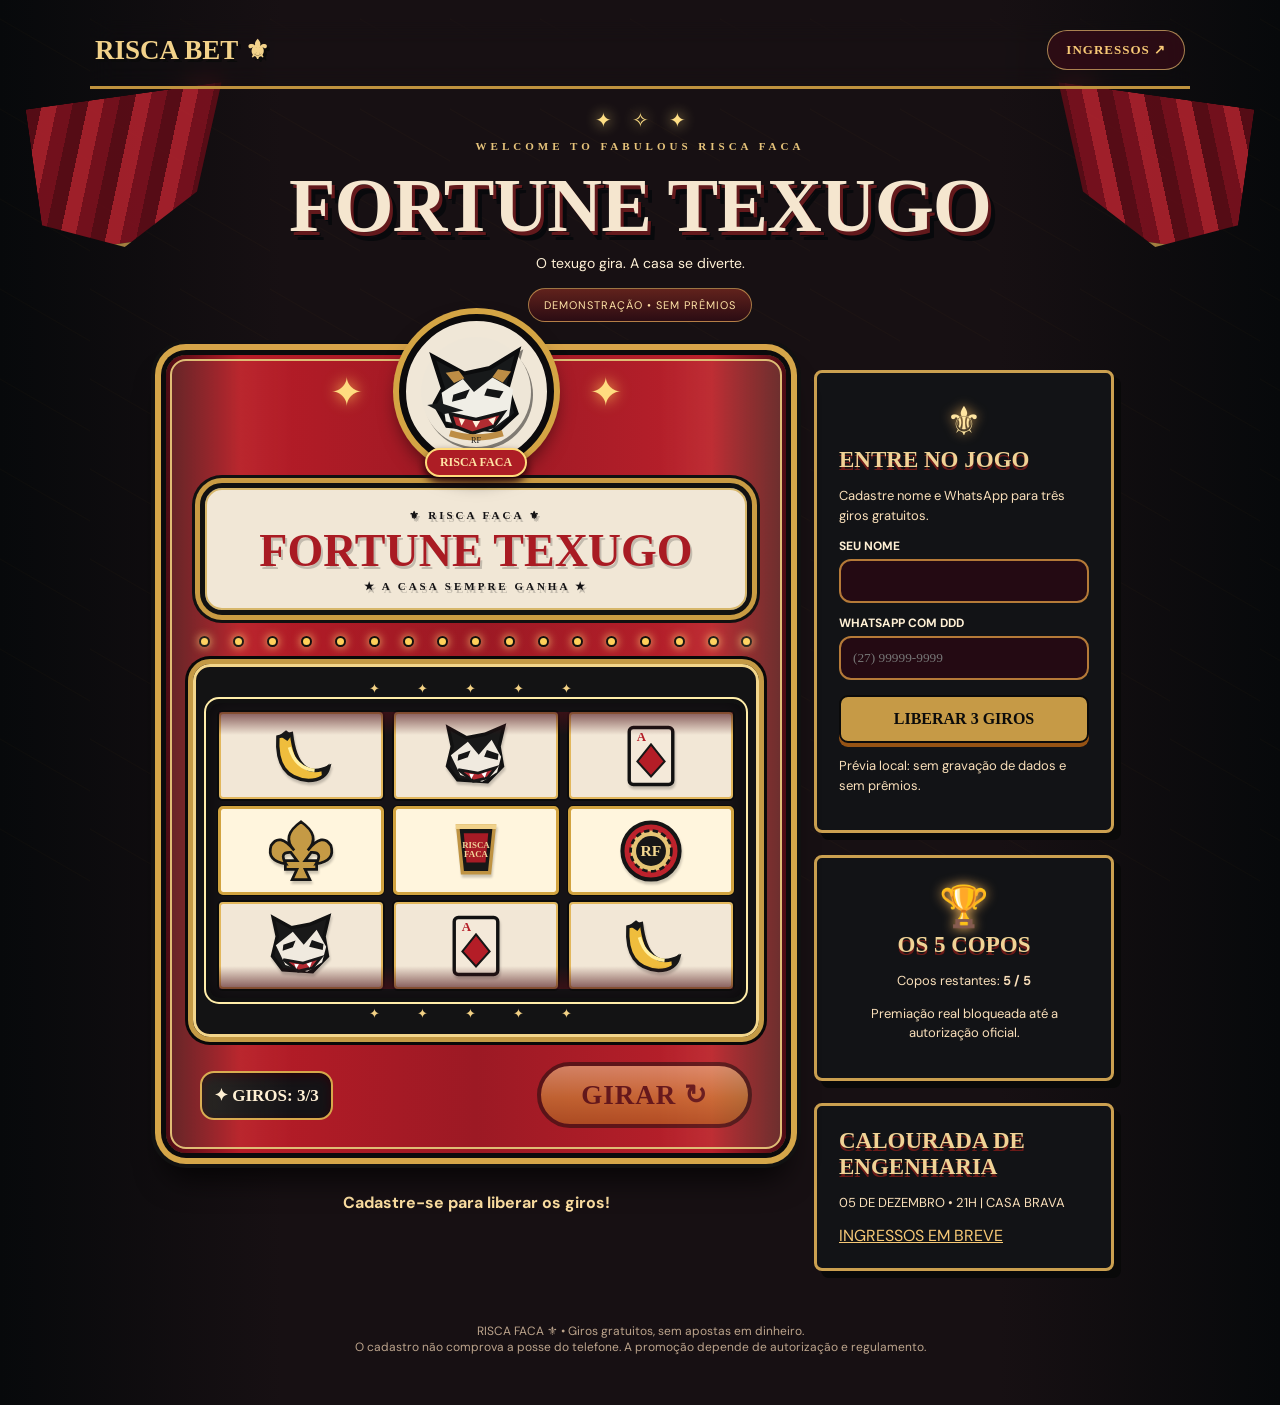
==== commit 7a242177: "Apply editable theme after base CSS" ====
--- a/index.html
+++ b/index.html
@@ -1,4 +1,4 @@
-<!doctype html><html lang="pt-BR"><head><link rel="stylesheet" href="assets/theme.css"><meta charset="utf-8"><meta name="viewport" content="width=device-width,initial-scale=1"><title>Fortune Texugo | Risca Faca</title><style>
+<!doctype html><html lang="pt-BR"><head><meta charset="utf-8"><meta name="viewport" content="width=device-width,initial-scale=1"><title>Fortune Texugo | Risca Faca</title><style>
 @import url('https://fonts.googleapis.com/css2?family=Oswald:wght@500;700&family=DM+Sans:wght@400;700&display=swap');
 *{box-sizing:border-box}body{margin:0;color:#ffe5a4;background:radial-gradient(ellipse at top,#792323,#1c090e 70%);font-family:'DM Sans',sans-serif}.wrap{max-width:1100px;margin:auto;padding:20px}header{display:flex;justify-content:space-between;align-items:center;border-bottom:1px solid #b48b52;padding:10px 0}header b{font:700 30px Oswald}a{color:#f7c976}h1,h2,.spin,.marquee{font-family:Oswald}h1{font-size:clamp(42px,8vw,88px);margin:8px 0;text-align:center;text-shadow:3px 4px #63191c}p{line-height:1.5}.intro{text-align:center;margin:28px auto}.intro small{letter-spacing:3px}.status{display:inline-block;border:1px solid #b58a4e;background:#4e2521;padding:9px 15px;border-radius:8px}.layout{display:grid;grid-template-columns:minmax(0,1fr) 300px;gap:22px}.machine{border:9px ridge #eac36b;border-radius:32px;padding:14px;background:linear-gradient(140deg,#a71e2b,#530c17);box-shadow:0 15px 50px #0008,inset 0 0 0 4px #f3c86d}.marquee{text-align:center;background:#740f1a;border:3px solid #edc579;border-radius:16px;padding:12px;font-size:clamp(26px,4vw,48px);text-shadow:2px 3px #280609}.marquee small{display:block;font:700 12px 'DM Sans';letter-spacing:2px}.bulbs{display:flex;justify-content:space-around;padding:13px}.bulbs i{width:9px;height:9px;border-radius:50%;background:#ffe3a0;box-shadow:0 0 10px #ffd477}.reels{display:grid;grid-template-columns:repeat(3,1fr);gap:7px;background:#4c0c14;border:5px solid #e8b45b;border-radius:15px;padding:9px}.reel{display:grid;gap:6px}.symbol{height:90px;display:grid;place-items:center;border-radius:8px;background:linear-gradient(#fff7e5,#e6d09d);color:#54171a;font-size:clamp(30px,5vw,60px)}.symbol:nth-child(2){outline:3px solid #db9d39;outline-offset:-4px}.spinning .symbol{animation:shake .12s infinite alternate;filter:blur(2px)}@keyframes shake{to{transform:translateY(7px)}}.controls{display:flex;align-items:center;justify-content:space-between;gap:12px;padding:20px 0 4px;font:700 21px Oswald}.spin{font-size:26px;color:white;background:linear-gradient(#75d46a,#24772e);border:3px solid #b9e29b;border-radius:14px;padding:11px 27px;cursor:pointer}.spin:disabled{opacity:.5;cursor:not-allowed}.panel{border:1px solid #a67842;background:#2b1417;border-radius:16px;padding:20px;margin-bottom:15px}.panel h2{margin:0 0 10px}.panel label{display:block;font-size:12px;font-weight:bold;margin:12px 0 5px}.panel input{width:100%;padding:12px;border:1px solid #a47c48;background:#180b0e;color:white;border-radius:9px}.panel button{width:100%;padding:13px;background:#e0b66a;color:#24110d;border:0;border-radius:9px;font-weight:bold;margin-top:15px;cursor:pointer}.message{text-align:center;min-height:45px;padding:14px;font-weight:bold}.hidden{display:none!important}.prize{padding:12px;background:#173b20;border:1px solid #8fd27e;overflow-wrap:anywhere}.foot{text-align:center;color:#bca48c;font-size:12px;padding:30px 0}@media(max-width:800px){.layout{grid-template-columns:1fr}.side{display:grid;grid-template-columns:1fr 1fr;gap:12px}}@media(max-width:550px){.side{display:block}.machine{padding:6px;border-width:5px}.reels{gap:3px;padding:5px}.symbol{height:68px;font-size:35px}.spin{font-size:22px;padding:10px 18px}}
 
@@ -48,7 +48,7 @@
 .side{padding-top:15px}.panel{background:linear-gradient(145deg,#5d1420,#2b0a13 85%);border:3px solid #bd853d;border-radius:23px;padding:22px;box-shadow:0 0 0 3px #582013,0 12px 26px #1b0409a6,inset 0 0 20px #b4522d25;margin-bottom:22px}.panel h2{font:900 23px Cinzel;color:#ffdb86;text-shadow:0 3px #6c1a18}.panel p{font-size:13px;color:#f9dfba}.panel input{font-family:Fredoka;background:#240a13;border:2px solid #b57a38;border-radius:12px}.panel button{background:linear-gradient(#ffe49d,#e6aa42);font:700 16px Fredoka;border:2px solid #fff0bd;box-shadow:0 4px #965314}.panel-seal,.cup-icon{text-align:center;font-size:40px;color:#ffe5a1;text-shadow:0 0 12px #f5b75d}.prize-panel{text-align:center}
 @media(max-width:850px){.layout{grid-template-columns:minmax(0,580px)}.side{padding-top:0;display:grid;grid-template-columns:1fr 1fr}.side .panel:last-child{grid-column:1/-1}.machine-crown{margin-top:-55px}}
 @media(max-width:570px){.wrap{padding:12px}.intro{margin-bottom:40px}.intro h1{font-size:clamp(36px,10vw,58px)}.intro small{font-size:9px;letter-spacing:2px}.machine{padding:13px 8px 12px;border-radius:28px;box-shadow:0 0 0 3px #7c330e,0 0 0 7px #f5c15c,0 0 0 10px #9e541e,0 22px 30px #140407c9}.machine-crown{margin-top:-61px;gap:20px}.mascot-medallion{width:114px;height:114px;border-width:6px}.mascot-face{font-size:56px}.mascot-ribbon{font-size:9px}.crown-side{font-size:26px}.marquee{margin:12px 10px 10px;font-size:clamp(22px,6.2vw,35px);border-width:3px;padding:10px 2px}.marquee small{font-size:8px;letter-spacing:1px}.bulbs{padding:8px 0}.bulbs i{width:7px;height:7px}.reel-housing{padding:10px 5px;border-width:3px}.reel-ornament{font-size:9px;height:13px}.reels{padding:3px;gap:3px;border-width:3px}.symbol{height:clamp(62px,20vw,91px);font-size:clamp(34px,12vw,53px)}.controls{padding:15px 3px 5px}.controls>span{font-size:13px;padding:10px 7px}.spin{font-size:21px;padding:10px 19px;border-width:4px}.side{display:block}.panel{padding:18px}.intro p{font-size:12px}}
-</style></head><body><div class="wrap"><header><b>RISCA BET ⚜</b><a href="#ingressos">INGRESSOS ↗</a></header><section class="intro"><div class="intro-stars">✦　✧　✦</div><div class="curtain curtain-left" aria-hidden="true"></div><div class="curtain curtain-right" aria-hidden="true"></div><small data-text="welcome">WELCOME TO FABULOUS RISCA FACA</small><h1 data-text="gameTitle">FORTUNE TEXUGO</h1><p data-text="subtitle">O texugo gira. A casa se diverte.</p><span id="mode" class="status">DEMONSTRAÇÃO • SEM PRÊMIOS</span></section><main class="layout"><div><div class="machine"><div class="machine-crown"><div class="crown-side">✦</div><div class="mascot-medallion"><img class="mascot-art" id="mascot-art" src="assets/mascote.svg" alt="Mascote do Risca Faca"><span class="mascot-ribbon" data-text="brand">RISCA FACA</span></div><div class="crown-side">✦</div></div><div class="marquee"><small data-text="eyebrow">⚜ RISCA FACA ⚜</small><span data-text="gameTitle">FORTUNE TEXUGO</span><small data-text="slogan">★ A CASA SEMPRE GANHA ★</small></div><div class="bulbs" id="bulbs"></div><div class="reel-housing"><div class="reel-ornament">✦　✦　✦　✦　✦</div><div class="reels" id="reels"></div><div class="reel-ornament bottom">✦　✦　✦　✦　✦</div></div><div class="controls"><span>✦ GIROS: <span id="remaining">3</span>/3</span><button id="spin" class="spin" disabled>GIRAR ↻</button></div></div><div class="message" id="message" aria-live="polite">Cadastre-se para liberar os giros!</div></div><aside class="side"><section class="panel" id="registration"><div class="panel-seal">⚜</div><h2>ENTRE NO JOGO</h2><p>Cadastre nome e WhatsApp para três giros gratuitos.</p><form id="form"><label for="name">SEU NOME</label><input id="name" required minlength="2" maxlength="80" autocomplete="name"><label for="phone">WHATSAPP COM DDD</label><input id="phone" type="tel" required placeholder="(27) 99999-9999"><button>LIBERAR 3 GIROS</button></form><p id="notice">Um cadastro por participante. Não é necessário comprar ingresso.</p></section><section class="panel prize-panel"><div class="cup-icon">🏆</div><h2>OS 5 COPOS</h2><p>Copos restantes: <b id="stock">5 / 5</b></p><p>Premiação real bloqueada até a autorização oficial.</p><div id="winner" class="prize hidden"></div></section><section class="panel" id="ingressos"><h2>CALOURADA DE ENGENHARIA</h2><p data-text="event">05 DE DEZEMBRO • 21H<br>CASA BRAVA</p><a id="ticket" href="#ingressos">INGRESSOS EM BREVE</a></section></aside></main><div class="foot">RISCA FACA ⚜ • Giros gratuitos, sem apostas em dinheiro.<br>O cadastro não comprova a posse do telefone. A promoção depende de autorização e regulamento.</div></div><script src="assets/content.js"></script><script>
+</style><link rel="stylesheet" href="assets/theme.css"></head><body><div class="wrap"><header><b>RISCA BET ⚜</b><a href="#ingressos">INGRESSOS ↗</a></header><section class="intro"><div class="intro-stars">✦　✧　✦</div><div class="curtain curtain-left" aria-hidden="true"></div><div class="curtain curtain-right" aria-hidden="true"></div><small data-text="welcome">WELCOME TO FABULOUS RISCA FACA</small><h1 data-text="gameTitle">FORTUNE TEXUGO</h1><p data-text="subtitle">O texugo gira. A casa se diverte.</p><span id="mode" class="status">DEMONSTRAÇÃO • SEM PRÊMIOS</span></section><main class="layout"><div><div class="machine"><div class="machine-crown"><div class="crown-side">✦</div><div class="mascot-medallion"><img class="mascot-art" id="mascot-art" src="assets/mascote.svg" alt="Mascote do Risca Faca"><span class="mascot-ribbon" data-text="brand">RISCA FACA</span></div><div class="crown-side">✦</div></div><div class="marquee"><small data-text="eyebrow">⚜ RISCA FACA ⚜</small><span data-text="gameTitle">FORTUNE TEXUGO</span><small data-text="slogan">★ A CASA SEMPRE GANHA ★</small></div><div class="bulbs" id="bulbs"></div><div class="reel-housing"><div class="reel-ornament">✦　✦　✦　✦　✦</div><div class="reels" id="reels"></div><div class="reel-ornament bottom">✦　✦　✦　✦　✦</div></div><div class="controls"><span>✦ GIROS: <span id="remaining">3</span>/3</span><button id="spin" class="spin" disabled>GIRAR ↻</button></div></div><div class="message" id="message" aria-live="polite">Cadastre-se para liberar os giros!</div></div><aside class="side"><section class="panel" id="registration"><div class="panel-seal">⚜</div><h2>ENTRE NO JOGO</h2><p>Cadastre nome e WhatsApp para três giros gratuitos.</p><form id="form"><label for="name">SEU NOME</label><input id="name" required minlength="2" maxlength="80" autocomplete="name"><label for="phone">WHATSAPP COM DDD</label><input id="phone" type="tel" required placeholder="(27) 99999-9999"><button>LIBERAR 3 GIROS</button></form><p id="notice">Um cadastro por participante. Não é necessário comprar ingresso.</p></section><section class="panel prize-panel"><div class="cup-icon">🏆</div><h2>OS 5 COPOS</h2><p>Copos restantes: <b id="stock">5 / 5</b></p><p>Premiação real bloqueada até a autorização oficial.</p><div id="winner" class="prize hidden"></div></section><section class="panel" id="ingressos"><h2>CALOURADA DE ENGENHARIA</h2><p data-text="event">05 DE DEZEMBRO • 21H<br>CASA BRAVA</p><a id="ticket" href="#ingressos">INGRESSOS EM BREVE</a></section></aside></main><div class="foot">RISCA FACA ⚜ • Giros gratuitos, sem apostas em dinheiro.<br>O cadastro não comprova a posse do telefone. A promoção depende de autorização e regulamento.</div></div><script src="assets/content.js"></script><script>
 const CONFIG={SUPABASE_URL:'',SUPABASE_ANON_KEY:'',TICKET_URL:''};
 const $=id=>document.getElementById(id);
 const ASSETS=window.FORTUNE_ASSETS||{};const icons=(ASSETS.symbols||[]).map(x=>x.src);
--- a/assets/theme.css
+++ b/assets/theme.css
@@ -0,0 +1,20 @@
+/* V5 — linguagem visual inspirada na arte da Calourada: cartaz ilustrado, preto, vermelho, ouro e marquise de Vegas */
+:root{--scene-image:none;--poster-red:#b51b23;--poster-gold:#c69b45;--poster-black:#0c0d10}
+body{background:linear-gradient(90deg,#07090b,#171013 22%,#171013 78%,#07090b);color:#fff0d5}
+body:before{opacity:.16;background-image:linear-gradient(30deg,transparent 49%,#b98b3433 50%,transparent 51%);background-size:90px 90px}
+body:after{background:var(--scene-image) center top/cover no-repeat;opacity:.15;filter:contrast(1.1);z-index:-1}
+.wrap{max-width:1140px}header{border-bottom:3px solid #bf923e;position:relative;z-index:5}header b{color:#f2d28a;text-shadow:3px 3px #0b0b0b}
+.intro{position:relative;padding:12px 0 18px}.intro h1{color:#f5e6cf;background:none;-webkit-text-fill-color:initial;filter:drop-shadow(4px 5px 0 #08090c);font-family:Cinzel,serif;font-weight:900;letter-spacing:-1px}
+.intro small{color:#e7c47b}.intro p{color:#fff1d7}
+.curtain{position:absolute;top:0;width:18%;height:150px;pointer-events:none;opacity:.8;background:repeating-linear-gradient(110deg,#680d18 0 15px,#c32531 15px 30px,#8c1221 30px 45px);clip-path:polygon(0 0,100% 0,80% 70%,40% 100%,0 78%);border-bottom:4px solid #c99d4d}.curtain-left{left:-5%;transform:rotate(-8deg)}.curtain-right{right:-5%;transform:scaleX(-1) rotate(-8deg)}
+.machine{background:linear-gradient(90deg,#4c0b14,#b71c27 12%,#9c1924 50%,#ba202b 88%,#4c0b14);border-radius:20px!important;box-shadow:0 0 0 5px #0c0b0c,0 0 0 11px #d5a649,0 0 0 15px #111,0 25px 30px #000b!important}
+.machine:before{border-radius:16px!important;border-color:#dfbd75!important}
+.mascot-medallion{background:#f0e7d7;border:7px solid #0c0b0c;box-shadow:0 0 0 6px #d4a544,0 10px 20px #0009;overflow:visible}
+.mascot-art{width:110px;height:110px;object-fit:contain;filter:drop-shadow(2px 3px #0007)}.mascot-ribbon{font-family:Cinzel,serif;background:#ad1d25}
+.marquee{background:#f1e7d6;color:#a91b23;text-shadow:2px 3px #1113;border:5px solid #111;box-shadow:0 0 0 5px #c99b43,0 0 0 8px #111,inset 0 0 0 2px #d7b76b;font-family:Cinzel,serif}
+.marquee small{color:#121113}.marquee:after{opacity:.4}.bulbs i{background:#ffd05a;border:2px solid #14100d}
+.reel-housing{background:#131314;border:5px solid #c49a45;box-shadow:0 0 0 3px #090909,inset 0 0 0 3px #f3d68b}.reel-ornament{color:#f2d185}
+.reels{background:#161316;border:4px solid #101010}.symbol{background:#f2e7d6;border:2px solid #0b0b0b;box-shadow:inset 0 0 0 2px #e2b75c}.symbol:nth-child(2){background:#fff5dd;outline:3px solid #d2a33f}.symbol img{width:min(78%,75px);height:78%;object-fit:contain;display:block;filter:drop-shadow(1px 3px 1px #0003);pointer-events:none}
+.controls>span{background:#151316;border:2px solid #d7a74a}.spin{background:linear-gradient(#ffe6a1,#d9a63d 55%,#b17a20);color:#1b1210;border:4px solid #0e0d0b;box-shadow:0 6px #845515,0 9px #111;text-shadow:none;font-family:Cinzel,serif}
+.panel{background:#121316;border:3px solid #cba050;border-radius:8px;box-shadow:7px 7px 0 #090909}.panel h2{color:#f0d396}.panel button{background:#c69a46;color:#0b0b0b;border:2px solid #0a0a0a}
+@media(max-width:570px){.curtain{height:95px}.machine{border-radius:15px!important}.mascot-art{width:82px;height:82px}.symbol img{width:75%;height:75%}.marquee{font-size:clamp(21px,6vw,33px)}}
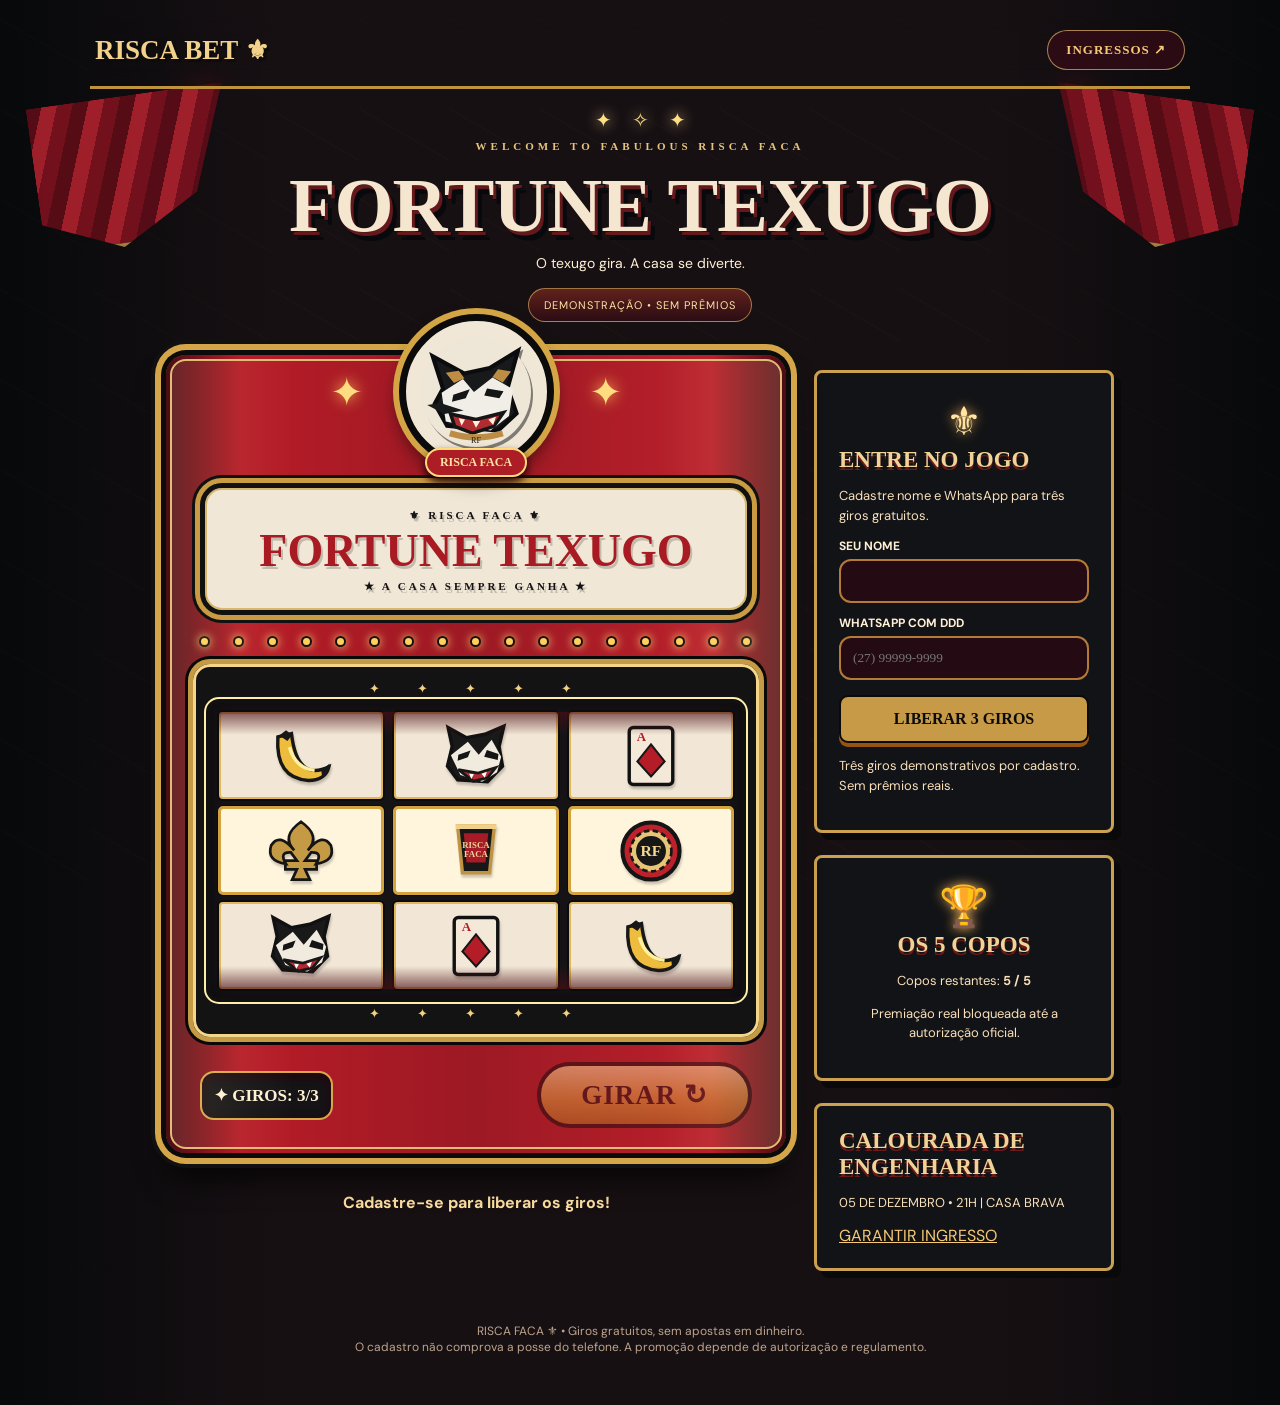
==== commit 92067e87: "Connect web UI to Python API and add ticket purchase link" ====
--- a/index.html
+++ b/index.html
@@ -48,17 +48,17 @@
 .side{padding-top:15px}.panel{background:linear-gradient(145deg,#5d1420,#2b0a13 85%);border:3px solid #bd853d;border-radius:23px;padding:22px;box-shadow:0 0 0 3px #582013,0 12px 26px #1b0409a6,inset 0 0 20px #b4522d25;margin-bottom:22px}.panel h2{font:900 23px Cinzel;color:#ffdb86;text-shadow:0 3px #6c1a18}.panel p{font-size:13px;color:#f9dfba}.panel input{font-family:Fredoka;background:#240a13;border:2px solid #b57a38;border-radius:12px}.panel button{background:linear-gradient(#ffe49d,#e6aa42);font:700 16px Fredoka;border:2px solid #fff0bd;box-shadow:0 4px #965314}.panel-seal,.cup-icon{text-align:center;font-size:40px;color:#ffe5a1;text-shadow:0 0 12px #f5b75d}.prize-panel{text-align:center}
 @media(max-width:850px){.layout{grid-template-columns:minmax(0,580px)}.side{padding-top:0;display:grid;grid-template-columns:1fr 1fr}.side .panel:last-child{grid-column:1/-1}.machine-crown{margin-top:-55px}}
 @media(max-width:570px){.wrap{padding:12px}.intro{margin-bottom:40px}.intro h1{font-size:clamp(36px,10vw,58px)}.intro small{font-size:9px;letter-spacing:2px}.machine{padding:13px 8px 12px;border-radius:28px;box-shadow:0 0 0 3px #7c330e,0 0 0 7px #f5c15c,0 0 0 10px #9e541e,0 22px 30px #140407c9}.machine-crown{margin-top:-61px;gap:20px}.mascot-medallion{width:114px;height:114px;border-width:6px}.mascot-face{font-size:56px}.mascot-ribbon{font-size:9px}.crown-side{font-size:26px}.marquee{margin:12px 10px 10px;font-size:clamp(22px,6.2vw,35px);border-width:3px;padding:10px 2px}.marquee small{font-size:8px;letter-spacing:1px}.bulbs{padding:8px 0}.bulbs i{width:7px;height:7px}.reel-housing{padding:10px 5px;border-width:3px}.reel-ornament{font-size:9px;height:13px}.reels{padding:3px;gap:3px;border-width:3px}.symbol{height:clamp(62px,20vw,91px);font-size:clamp(34px,12vw,53px)}.controls{padding:15px 3px 5px}.controls>span{font-size:13px;padding:10px 7px}.spin{font-size:21px;padding:10px 19px;border-width:4px}.side{display:block}.panel{padding:18px}.intro p{font-size:12px}}
-</style><link rel="stylesheet" href="assets/theme.css"></head><body><div class="wrap"><header><b>RISCA BET ⚜</b><a href="#ingressos">INGRESSOS ↗</a></header><section class="intro"><div class="intro-stars">✦　✧　✦</div><div class="curtain curtain-left" aria-hidden="true"></div><div class="curtain curtain-right" aria-hidden="true"></div><small data-text="welcome">WELCOME TO FABULOUS RISCA FACA</small><h1 data-text="gameTitle">FORTUNE TEXUGO</h1><p data-text="subtitle">O texugo gira. A casa se diverte.</p><span id="mode" class="status">DEMONSTRAÇÃO • SEM PRÊMIOS</span></section><main class="layout"><div><div class="machine"><div class="machine-crown"><div class="crown-side">✦</div><div class="mascot-medallion"><img class="mascot-art" id="mascot-art" src="assets/mascote.svg" alt="Mascote do Risca Faca"><span class="mascot-ribbon" data-text="brand">RISCA FACA</span></div><div class="crown-side">✦</div></div><div class="marquee"><small data-text="eyebrow">⚜ RISCA FACA ⚜</small><span data-text="gameTitle">FORTUNE TEXUGO</span><small data-text="slogan">★ A CASA SEMPRE GANHA ★</small></div><div class="bulbs" id="bulbs"></div><div class="reel-housing"><div class="reel-ornament">✦　✦　✦　✦　✦</div><div class="reels" id="reels"></div><div class="reel-ornament bottom">✦　✦　✦　✦　✦</div></div><div class="controls"><span>✦ GIROS: <span id="remaining">3</span>/3</span><button id="spin" class="spin" disabled>GIRAR ↻</button></div></div><div class="message" id="message" aria-live="polite">Cadastre-se para liberar os giros!</div></div><aside class="side"><section class="panel" id="registration"><div class="panel-seal">⚜</div><h2>ENTRE NO JOGO</h2><p>Cadastre nome e WhatsApp para três giros gratuitos.</p><form id="form"><label for="name">SEU NOME</label><input id="name" required minlength="2" maxlength="80" autocomplete="name"><label for="phone">WHATSAPP COM DDD</label><input id="phone" type="tel" required placeholder="(27) 99999-9999"><button>LIBERAR 3 GIROS</button></form><p id="notice">Um cadastro por participante. Não é necessário comprar ingresso.</p></section><section class="panel prize-panel"><div class="cup-icon">🏆</div><h2>OS 5 COPOS</h2><p>Copos restantes: <b id="stock">5 / 5</b></p><p>Premiação real bloqueada até a autorização oficial.</p><div id="winner" class="prize hidden"></div></section><section class="panel" id="ingressos"><h2>CALOURADA DE ENGENHARIA</h2><p data-text="event">05 DE DEZEMBRO • 21H<br>CASA BRAVA</p><a id="ticket" href="#ingressos">INGRESSOS EM BREVE</a></section></aside></main><div class="foot">RISCA FACA ⚜ • Giros gratuitos, sem apostas em dinheiro.<br>O cadastro não comprova a posse do telefone. A promoção depende de autorização e regulamento.</div></div><script src="assets/content.js"></script><script>
-const CONFIG={SUPABASE_URL:'',SUPABASE_ANON_KEY:'',TICKET_URL:''};
+</style><link rel="stylesheet" href="assets/theme.css"></head><body><div class="wrap"><header><b>RISCA BET ⚜</b><a href="#ingressos">INGRESSOS ↗</a></header><section class="intro"><div class="intro-stars">✦　✧　✦</div><div class="curtain curtain-left" aria-hidden="true"></div><div class="curtain curtain-right" aria-hidden="true"></div><small data-text="welcome">WELCOME TO FABULOUS RISCA FACA</small><h1 data-text="gameTitle">FORTUNE TEXUGO</h1><p data-text="subtitle">O texugo gira. A casa se diverte.</p><span id="mode" class="status">DEMONSTRAÇÃO • SEM PRÊMIOS</span></section><main class="layout"><div><div class="machine"><div class="machine-crown"><div class="crown-side">✦</div><div class="mascot-medallion"><img class="mascot-art" id="mascot-art" src="assets/mascote.svg" alt="Mascote do Risca Faca"><span class="mascot-ribbon" data-text="brand">RISCA FACA</span></div><div class="crown-side">✦</div></div><div class="marquee"><small data-text="eyebrow">⚜ RISCA FACA ⚜</small><span data-text="gameTitle">FORTUNE TEXUGO</span><small data-text="slogan">★ A CASA SEMPRE GANHA ★</small></div><div class="bulbs" id="bulbs"></div><div class="reel-housing"><div class="reel-ornament">✦　✦　✦　✦　✦</div><div class="reels" id="reels"></div><div class="reel-ornament bottom">✦　✦　✦　✦　✦</div></div><div class="controls"><span>✦ GIROS: <span id="remaining">3</span>/3</span><button id="spin" class="spin" disabled>GIRAR ↻</button></div></div><div class="message" id="message" aria-live="polite">Cadastre-se para liberar os giros!</div></div><aside class="side"><section class="panel" id="registration"><div class="panel-seal">⚜</div><h2>ENTRE NO JOGO</h2><p>Cadastre nome e WhatsApp para três giros gratuitos.</p><form id="form"><label for="name">SEU NOME</label><input id="name" required minlength="2" maxlength="80" autocomplete="name"><label for="phone">WHATSAPP COM DDD</label><input id="phone" type="tel" required placeholder="(27) 99999-9999"><button>LIBERAR 3 GIROS</button></form><p id="notice">Um cadastro por participante. Não é necessário comprar ingresso.</p></section><section class="panel prize-panel"><div class="cup-icon">🏆</div><h2>OS 5 COPOS</h2><p>Copos restantes: <b id="stock">5 / 5</b></p><p>Premiação real bloqueada até a autorização oficial.</p><div id="winner" class="prize hidden"></div></section><section class="panel" id="ingressos"><h2>CALOURADA DE ENGENHARIA</h2><p data-text="event">05 DE DEZEMBRO • 21H<br>CASA BRAVA</p><a id="ticket" href="https://www.guicheweb.com.br/64-calourada-da-engenharia-ufes_56060" target="_blank" rel="noopener noreferrer">GARANTIR INGRESSO</a></section></aside></main><div class="foot">RISCA FACA ⚜ • Giros gratuitos, sem apostas em dinheiro.<br>O cadastro não comprova a posse do telefone. A promoção depende de autorização e regulamento.</div></div><script src="assets/content.js"></script><script>
+const CONFIG={API_BASE:'',TICKET_URL:'https://www.guicheweb.com.br/64-calourada-da-engenharia-ufes_56060'};
 const $=id=>document.getElementById(id);
 const ASSETS=window.FORTUNE_ASSETS||{};const icons=(ASSETS.symbols||[]).map(x=>x.src);
 const reduced=window.matchMedia('(prefers-reduced-motion: reduce)').matches;
 let token='',left=3,busy=false;
-const configured=!!(CONFIG.SUPABASE_URL&&CONFIG.SUPABASE_ANON_KEY);
+const configured=location.protocol!=='file:';
 $('bulbs').innerHTML='<i></i>'.repeat(17);
 $('reels').innerHTML=Array.from({length:3},(_,c)=>'<div class="reel">'+Array.from({length:3},(_,r)=>'<div class="symbol">'+symbolHTML(icons[(c*2+r)%icons.length])+'</div>').join('')+'</div>').join('');
 if(CONFIG.TICKET_URL){$('ticket').href=CONFIG.TICKET_URL;$('ticket').textContent='GARANTIR INGRESSO'}
-if(!configured)$('notice').textContent='Prévia local: sem gravação de dados e sem prêmios.';
+$('notice').textContent=configured?'Três giros demonstrativos por cadastro. Sem prêmios reais.':'Prévia local: sem gravação de dados e sem prêmios.';
 const randomSymbol=()=>icons[Math.floor(Math.random()*icons.length)];
 function symbolHTML(src){const label=(ASSETS.symbols||[]).find(s=>s.src===src)?.name||'Símbolo';return '<img src="'+src+'" alt="'+label.replace(/"/g,'')+'" loading="eager" draggable="false">'}
 const grid=()=>Array.from({length:3},()=>Array.from({length:3},randomSymbol));
@@ -69,9 +69,18 @@
 function msg(s,celebrate=false){$('message').textContent=s;$('message').classList.toggle('celebrate',celebrate)}
 const sleep=ms=>new Promise(resolve=>setTimeout(resolve,ms));
 async function call(fn,data){
- const r=await fetch(CONFIG.SUPABASE_URL+'/functions/v1/'+fn,{method:'POST',headers:{'Content-Type':'application/json',apikey:CONFIG.SUPABASE_ANON_KEY,Authorization:'Bearer '+CONFIG.SUPABASE_ANON_KEY},body:JSON.stringify(data)});
- const j=await r.json();if(!r.ok)throw Error(j.error||'Falha na operação');return j
+ const r=await fetch(CONFIG.API_BASE+'/api/'+fn,{method:'POST',headers:{'Content-Type':'application/json'},body:JSON.stringify(data)});
+ const j=await r.json();if(!r.ok)throw Error(typeof j.detail==='string'?j.detail:(j.error||'Falha na operação'));return j;
 }
+async function restore(){
+ const stored=localStorage.getItem('fortune_demo_session');if(!stored||!configured)return;
+ try{const r=await fetch(CONFIG.API_BASE+'/api/session',{headers:{Authorization:'Bearer '+stored}});
+ if(!r.ok){localStorage.removeItem('fortune_demo_session');return}
+ const d=await r.json();token=stored;left=d.spins_left;$('registration').classList.add('hidden');$('remaining').textContent=left;$('spin').disabled=left<=0;msg(left?'Sua sessão foi recuperada!':'Seus giros acabaram!');
+ }catch(e){console.warn('Sessão indisponível',e)}
+}
+restore();
+
 function confetti(){
  if(reduced)return;
  for(let i=0;i<75;i++){const el=document.createElement('i');el.className='confetti';
@@ -100,7 +109,7 @@
  if(name.length<2||!/^(?:55)?[1-9]\d{9,10}$/.test(phone))return msg('Informe nome e WhatsApp válido com DDD');
  const btn=$('form').querySelector('button');btn.disabled=true;
  try{
-  if(configured){const d=await call('register',{name,phone});token=d.session;left=d.spins_left;$('stock').textContent=d.stock+' / 5';$('mode').textContent=d.demo?'DEMONSTRAÇÃO • SEM PRÊMIOS':'PROMOÇÃO AUTORIZADA'}
+  if(configured){const d=await call('register',{name,phone});token=d.session;localStorage.setItem('fortune_demo_session',token);left=d.spins_left;$('stock').textContent=d.stock+' / 5';$('mode').textContent=d.demo?'DEMONSTRAÇÃO • SEM PRÊMIOS':'PROMOÇÃO AUTORIZADA'}
   else{token='local-demo';left=3}
   $('registration').classList.add('hidden');$('remaining').textContent=left;$('spin').disabled=false;msg('Seus giros estão liberados!');
  }catch(err){msg(err.message)}finally{btn.disabled=false}
@@ -111,7 +120,7 @@
  try{
   const request=configured?call('spin',{session:token}):Promise.resolve({grid:grid(),spins_left:left-1,stock:5,won:false,demo:true});
   const result=await request;
-  const visualGrid=(result.grid||grid()).map(col=>col.map(v=>icons.includes(v)?v:icons[Math.abs(String(v).split('').reduce((a,c)=>a+c.charCodeAt(0),0))%icons.length]));
+  const visualGrid=(result.grid||grid()).map(col=>col.map(v=>icons.includes(v)?v:(ASSETS.symbols.find(s=>s.name.toLowerCase()===String(v).toLowerCase())?.src||icons[0])));
   await animateReels(visualGrid);
   left=result.spins_left;$('remaining').textContent=left;$('stock').textContent=result.stock+' / 5';
   if(result.won){
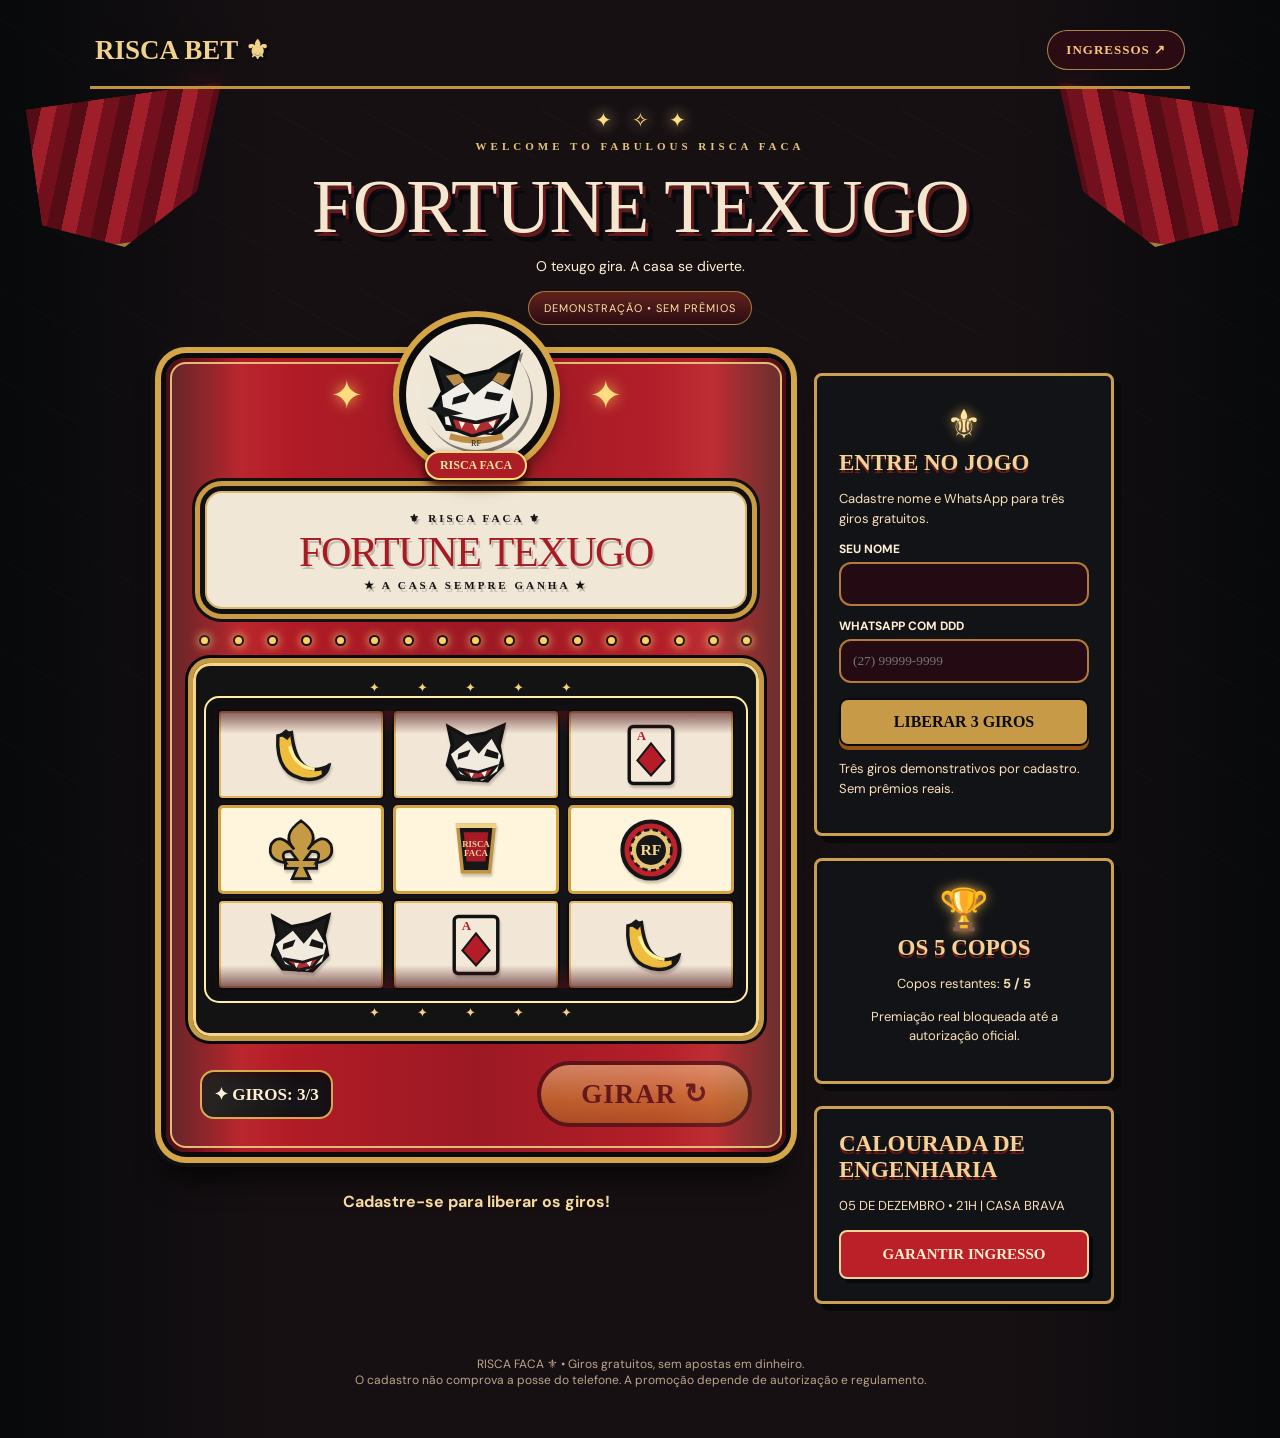
==== commit 821f6cc4: "Document Railway deployment and configure API origin" ====
--- a/index.html
+++ b/index.html
@@ -49,12 +49,12 @@
 @media(max-width:850px){.layout{grid-template-columns:minmax(0,580px)}.side{padding-top:0;display:grid;grid-template-columns:1fr 1fr}.side .panel:last-child{grid-column:1/-1}.machine-crown{margin-top:-55px}}
 @media(max-width:570px){.wrap{padding:12px}.intro{margin-bottom:40px}.intro h1{font-size:clamp(36px,10vw,58px)}.intro small{font-size:9px;letter-spacing:2px}.machine{padding:13px 8px 12px;border-radius:28px;box-shadow:0 0 0 3px #7c330e,0 0 0 7px #f5c15c,0 0 0 10px #9e541e,0 22px 30px #140407c9}.machine-crown{margin-top:-61px;gap:20px}.mascot-medallion{width:114px;height:114px;border-width:6px}.mascot-face{font-size:56px}.mascot-ribbon{font-size:9px}.crown-side{font-size:26px}.marquee{margin:12px 10px 10px;font-size:clamp(22px,6.2vw,35px);border-width:3px;padding:10px 2px}.marquee small{font-size:8px;letter-spacing:1px}.bulbs{padding:8px 0}.bulbs i{width:7px;height:7px}.reel-housing{padding:10px 5px;border-width:3px}.reel-ornament{font-size:9px;height:13px}.reels{padding:3px;gap:3px;border-width:3px}.symbol{height:clamp(62px,20vw,91px);font-size:clamp(34px,12vw,53px)}.controls{padding:15px 3px 5px}.controls>span{font-size:13px;padding:10px 7px}.spin{font-size:21px;padding:10px 19px;border-width:4px}.side{display:block}.panel{padding:18px}.intro p{font-size:12px}}
 </style><link rel="stylesheet" href="assets/theme.css"></head><body><div class="wrap"><header><b>RISCA BET ⚜</b><a href="#ingressos">INGRESSOS ↗</a></header><section class="intro"><div class="intro-stars">✦　✧　✦</div><div class="curtain curtain-left" aria-hidden="true"></div><div class="curtain curtain-right" aria-hidden="true"></div><small data-text="welcome">WELCOME TO FABULOUS RISCA FACA</small><h1 data-text="gameTitle">FORTUNE TEXUGO</h1><p data-text="subtitle">O texugo gira. A casa se diverte.</p><span id="mode" class="status">DEMONSTRAÇÃO • SEM PRÊMIOS</span></section><main class="layout"><div><div class="machine"><div class="machine-crown"><div class="crown-side">✦</div><div class="mascot-medallion"><img class="mascot-art" id="mascot-art" src="assets/mascote.svg" alt="Mascote do Risca Faca"><span class="mascot-ribbon" data-text="brand">RISCA FACA</span></div><div class="crown-side">✦</div></div><div class="marquee"><small data-text="eyebrow">⚜ RISCA FACA ⚜</small><span data-text="gameTitle">FORTUNE TEXUGO</span><small data-text="slogan">★ A CASA SEMPRE GANHA ★</small></div><div class="bulbs" id="bulbs"></div><div class="reel-housing"><div class="reel-ornament">✦　✦　✦　✦　✦</div><div class="reels" id="reels"></div><div class="reel-ornament bottom">✦　✦　✦　✦　✦</div></div><div class="controls"><span>✦ GIROS: <span id="remaining">3</span>/3</span><button id="spin" class="spin" disabled>GIRAR ↻</button></div></div><div class="message" id="message" aria-live="polite">Cadastre-se para liberar os giros!</div></div><aside class="side"><section class="panel" id="registration"><div class="panel-seal">⚜</div><h2>ENTRE NO JOGO</h2><p>Cadastre nome e WhatsApp para três giros gratuitos.</p><form id="form"><label for="name">SEU NOME</label><input id="name" required minlength="2" maxlength="80" autocomplete="name"><label for="phone">WHATSAPP COM DDD</label><input id="phone" type="tel" required placeholder="(27) 99999-9999"><button>LIBERAR 3 GIROS</button></form><p id="notice">Um cadastro por participante. Não é necessário comprar ingresso.</p></section><section class="panel prize-panel"><div class="cup-icon">🏆</div><h2>OS 5 COPOS</h2><p>Copos restantes: <b id="stock">5 / 5</b></p><p>Premiação real bloqueada até a autorização oficial.</p><div id="winner" class="prize hidden"></div></section><section class="panel" id="ingressos"><h2>CALOURADA DE ENGENHARIA</h2><p data-text="event">05 DE DEZEMBRO • 21H<br>CASA BRAVA</p><a id="ticket" href="https://www.guicheweb.com.br/64-calourada-da-engenharia-ufes_56060" target="_blank" rel="noopener noreferrer">GARANTIR INGRESSO</a></section></aside></main><div class="foot">RISCA FACA ⚜ • Giros gratuitos, sem apostas em dinheiro.<br>O cadastro não comprova a posse do telefone. A promoção depende de autorização e regulamento.</div></div><script src="assets/content.js"></script><script>
-const CONFIG={API_BASE:'',TICKET_URL:'https://www.guicheweb.com.br/64-calourada-da-engenharia-ufes_56060'};
+const CONFIG={API_BASE:window.FORTUNE_ASSETS?.apiBase||'',TICKET_URL:'https://www.guicheweb.com.br/64-calourada-da-engenharia-ufes_56060'};
 const $=id=>document.getElementById(id);
 const ASSETS=window.FORTUNE_ASSETS||{};const icons=(ASSETS.symbols||[]).map(x=>x.src);
 const reduced=window.matchMedia('(prefers-reduced-motion: reduce)').matches;
 let token='',left=3,busy=false;
-const configured=location.protocol!=='file:';
+const configured=!!CONFIG.API_BASE || (location.protocol.startsWith('http')&&!location.hostname.endsWith('github.io')&&!['localhost','127.0.0.1'].includes(location.hostname));
 $('bulbs').innerHTML='<i></i>'.repeat(17);
 $('reels').innerHTML=Array.from({length:3},(_,c)=>'<div class="reel">'+Array.from({length:3},(_,r)=>'<div class="symbol">'+symbolHTML(icons[(c*2+r)%icons.length])+'</div>').join('')+'</div>').join('');
 if(CONFIG.TICKET_URL){$('ticket').href=CONFIG.TICKET_URL;$('ticket').textContent='GARANTIR INGRESSO'}
--- a/assets/theme.css
+++ b/assets/theme.css
@@ -18,3 +18,12 @@
 .controls>span{background:#151316;border:2px solid #d7a74a}.spin{background:linear-gradient(#ffe6a1,#d9a63d 55%,#b17a20);color:#1b1210;border:4px solid #0e0d0b;box-shadow:0 6px #845515,0 9px #111;text-shadow:none;font-family:Cinzel,serif}
 .panel{background:#121316;border:3px solid #cba050;border-radius:8px;box-shadow:7px 7px 0 #090909}.panel h2{color:#f0d396}.panel button{background:#c69a46;color:#0b0b0b;border:2px solid #0a0a0a}
 @media(max-width:570px){.curtain{height:95px}.machine{border-radius:15px!important}.mascot-art{width:82px;height:82px}.symbol img{width:75%;height:75%}.marquee{font-size:clamp(21px,6vw,33px)}}
+
+/* Typography update: bold vintage slab serif instead of the former Cinzel title */
+@import url('https://fonts.googleapis.com/css2?family=Roboto+Slab:wght@700;900&family=Bevan&display=swap');
+.intro h1,.marquee,.marquee span[data-text="gameTitle"]{font-family:Bevan,'Roboto Slab',Georgia,serif!important;font-weight:400!important;letter-spacing:-1.4px!important}
+.intro h1{text-transform:uppercase;line-height:1.12!important}
+.marquee{font-size:clamp(23px,3.9vw,42px)!important;letter-spacing:-1px!important}
+#ticket{display:block;text-align:center;margin-top:15px;padding:14px 12px;border:2px solid #f0d59a;border-radius:8px;background:#bb2029;color:#fff0cf;text-decoration:none;font:900 15px 'Roboto Slab',serif;box-shadow:4px 4px 0 #080808;transition:transform .18s}
+#ticket:hover{transform:translateY(-3px);background:#dc3037}
+@media(max-width:570px){.marquee{font-size:clamp(20px,5.4vw,31px)!important}.intro h1{font-size:clamp(32px,8.5vw,57px)!important}}
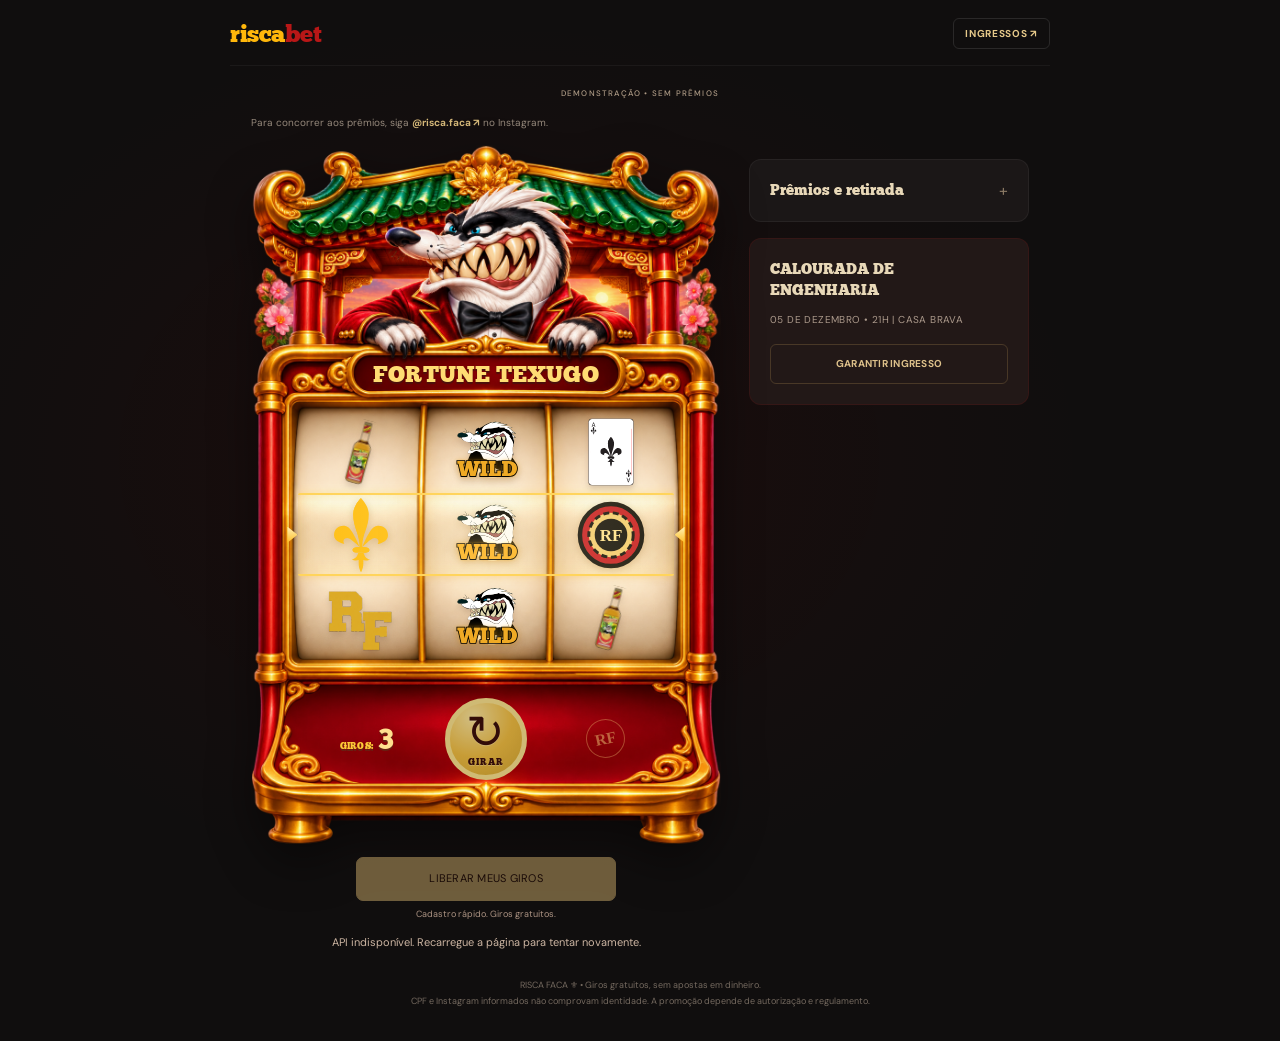
==== commit 108b33e4: "Integrate Fortune Texugo accounts, rewards and Railway deployment" ====
--- a/index.html
+++ b/index.html
@@ -1,4 +1,4 @@
-<!doctype html><html lang="pt-BR"><head><meta charset="utf-8"><meta name="viewport" content="width=device-width,initial-scale=1"><title>Fortune Texugo | Risca Faca</title><style>
+<!doctype html><html lang="pt-BR"><head><meta charset="utf-8"><meta name="viewport" content="width=device-width,initial-scale=1"><title>Fortune Texugo | Risca Faca</title><link rel="preload" href="assets/fonts/ChunkFive-Regular.ttf" as="font" type="font/ttf" crossorigin><style>
 @import url('https://fonts.googleapis.com/css2?family=Oswald:wght@500;700&family=DM+Sans:wght@400;700&display=swap');
 *{box-sizing:border-box}body{margin:0;color:#ffe5a4;background:radial-gradient(ellipse at top,#792323,#1c090e 70%);font-family:'DM Sans',sans-serif}.wrap{max-width:1100px;margin:auto;padding:20px}header{display:flex;justify-content:space-between;align-items:center;border-bottom:1px solid #b48b52;padding:10px 0}header b{font:700 30px Oswald}a{color:#f7c976}h1,h2,.spin,.marquee{font-family:Oswald}h1{font-size:clamp(42px,8vw,88px);margin:8px 0;text-align:center;text-shadow:3px 4px #63191c}p{line-height:1.5}.intro{text-align:center;margin:28px auto}.intro small{letter-spacing:3px}.status{display:inline-block;border:1px solid #b58a4e;background:#4e2521;padding:9px 15px;border-radius:8px}.layout{display:grid;grid-template-columns:minmax(0,1fr) 300px;gap:22px}.machine{border:9px ridge #eac36b;border-radius:32px;padding:14px;background:linear-gradient(140deg,#a71e2b,#530c17);box-shadow:0 15px 50px #0008,inset 0 0 0 4px #f3c86d}.marquee{text-align:center;background:#740f1a;border:3px solid #edc579;border-radius:16px;padding:12px;font-size:clamp(26px,4vw,48px);text-shadow:2px 3px #280609}.marquee small{display:block;font:700 12px 'DM Sans';letter-spacing:2px}.bulbs{display:flex;justify-content:space-around;padding:13px}.bulbs i{width:9px;height:9px;border-radius:50%;background:#ffe3a0;box-shadow:0 0 10px #ffd477}.reels{display:grid;grid-template-columns:repeat(3,1fr);gap:7px;background:#4c0c14;border:5px solid #e8b45b;border-radius:15px;padding:9px}.reel{display:grid;gap:6px}.symbol{height:90px;display:grid;place-items:center;border-radius:8px;background:linear-gradient(#fff7e5,#e6d09d);color:#54171a;font-size:clamp(30px,5vw,60px)}.symbol:nth-child(2){outline:3px solid #db9d39;outline-offset:-4px}.spinning .symbol{animation:shake .12s infinite alternate;filter:blur(2px)}@keyframes shake{to{transform:translateY(7px)}}.controls{display:flex;align-items:center;justify-content:space-between;gap:12px;padding:20px 0 4px;font:700 21px Oswald}.spin{font-size:26px;color:white;background:linear-gradient(#75d46a,#24772e);border:3px solid #b9e29b;border-radius:14px;padding:11px 27px;cursor:pointer}.spin:disabled{opacity:.5;cursor:not-allowed}.panel{border:1px solid #a67842;background:#2b1417;border-radius:16px;padding:20px;margin-bottom:15px}.panel h2{margin:0 0 10px}.panel label{display:block;font-size:12px;font-weight:bold;margin:12px 0 5px}.panel input{width:100%;padding:12px;border:1px solid #a47c48;background:#180b0e;color:white;border-radius:9px}.panel button{width:100%;padding:13px;background:#e0b66a;color:#24110d;border:0;border-radius:9px;font-weight:bold;margin-top:15px;cursor:pointer}.message{text-align:center;min-height:45px;padding:14px;font-weight:bold}.hidden{display:none!important}.prize{padding:12px;background:#173b20;border:1px solid #8fd27e;overflow-wrap:anywhere}.foot{text-align:center;color:#bca48c;font-size:12px;padding:30px 0}@media(max-width:800px){.layout{grid-template-columns:1fr}.side{display:grid;grid-template-columns:1fr 1fr;gap:12px}}@media(max-width:550px){.side{display:block}.machine{padding:6px;border-width:5px}.reels{gap:3px;padding:5px}.symbol{height:68px;font-size:35px}.spin{font-size:22px;padding:10px 18px}}
 
@@ -48,87 +48,41 @@
 .side{padding-top:15px}.panel{background:linear-gradient(145deg,#5d1420,#2b0a13 85%);border:3px solid #bd853d;border-radius:23px;padding:22px;box-shadow:0 0 0 3px #582013,0 12px 26px #1b0409a6,inset 0 0 20px #b4522d25;margin-bottom:22px}.panel h2{font:900 23px Cinzel;color:#ffdb86;text-shadow:0 3px #6c1a18}.panel p{font-size:13px;color:#f9dfba}.panel input{font-family:Fredoka;background:#240a13;border:2px solid #b57a38;border-radius:12px}.panel button{background:linear-gradient(#ffe49d,#e6aa42);font:700 16px Fredoka;border:2px solid #fff0bd;box-shadow:0 4px #965314}.panel-seal,.cup-icon{text-align:center;font-size:40px;color:#ffe5a1;text-shadow:0 0 12px #f5b75d}.prize-panel{text-align:center}
 @media(max-width:850px){.layout{grid-template-columns:minmax(0,580px)}.side{padding-top:0;display:grid;grid-template-columns:1fr 1fr}.side .panel:last-child{grid-column:1/-1}.machine-crown{margin-top:-55px}}
 @media(max-width:570px){.wrap{padding:12px}.intro{margin-bottom:40px}.intro h1{font-size:clamp(36px,10vw,58px)}.intro small{font-size:9px;letter-spacing:2px}.machine{padding:13px 8px 12px;border-radius:28px;box-shadow:0 0 0 3px #7c330e,0 0 0 7px #f5c15c,0 0 0 10px #9e541e,0 22px 30px #140407c9}.machine-crown{margin-top:-61px;gap:20px}.mascot-medallion{width:114px;height:114px;border-width:6px}.mascot-face{font-size:56px}.mascot-ribbon{font-size:9px}.crown-side{font-size:26px}.marquee{margin:12px 10px 10px;font-size:clamp(22px,6.2vw,35px);border-width:3px;padding:10px 2px}.marquee small{font-size:8px;letter-spacing:1px}.bulbs{padding:8px 0}.bulbs i{width:7px;height:7px}.reel-housing{padding:10px 5px;border-width:3px}.reel-ornament{font-size:9px;height:13px}.reels{padding:3px;gap:3px;border-width:3px}.symbol{height:clamp(62px,20vw,91px);font-size:clamp(34px,12vw,53px)}.controls{padding:15px 3px 5px}.controls>span{font-size:13px;padding:10px 7px}.spin{font-size:21px;padding:10px 19px;border-width:4px}.side{display:block}.panel{padding:18px}.intro p{font-size:12px}}
-</style><link rel="stylesheet" href="assets/theme.css"></head><body><div class="wrap"><header><b>RISCA BET ⚜</b><a href="#ingressos">INGRESSOS ↗</a></header><section class="intro"><div class="intro-stars">✦　✧　✦</div><div class="curtain curtain-left" aria-hidden="true"></div><div class="curtain curtain-right" aria-hidden="true"></div><small data-text="welcome">WELCOME TO FABULOUS RISCA FACA</small><h1 data-text="gameTitle">FORTUNE TEXUGO</h1><p data-text="subtitle">O texugo gira. A casa se diverte.</p><span id="mode" class="status">DEMONSTRAÇÃO • SEM PRÊMIOS</span></section><main class="layout"><div><div class="machine"><div class="machine-crown"><div class="crown-side">✦</div><div class="mascot-medallion"><img class="mascot-art" id="mascot-art" src="assets/mascote.svg" alt="Mascote do Risca Faca"><span class="mascot-ribbon" data-text="brand">RISCA FACA</span></div><div class="crown-side">✦</div></div><div class="marquee"><small data-text="eyebrow">⚜ RISCA FACA ⚜</small><span data-text="gameTitle">FORTUNE TEXUGO</span><small data-text="slogan">★ A CASA SEMPRE GANHA ★</small></div><div class="bulbs" id="bulbs"></div><div class="reel-housing"><div class="reel-ornament">✦　✦　✦　✦　✦</div><div class="reels" id="reels"></div><div class="reel-ornament bottom">✦　✦　✦　✦　✦</div></div><div class="controls"><span>✦ GIROS: <span id="remaining">3</span>/3</span><button id="spin" class="spin" disabled>GIRAR ↻</button></div></div><div class="message" id="message" aria-live="polite">Cadastre-se para liberar os giros!</div></div><aside class="side"><section class="panel" id="registration"><div class="panel-seal">⚜</div><h2>ENTRE NO JOGO</h2><p>Cadastre nome e WhatsApp para três giros gratuitos.</p><form id="form"><label for="name">SEU NOME</label><input id="name" required minlength="2" maxlength="80" autocomplete="name"><label for="phone">WHATSAPP COM DDD</label><input id="phone" type="tel" required placeholder="(27) 99999-9999"><button>LIBERAR 3 GIROS</button></form><p id="notice">Um cadastro por participante. Não é necessário comprar ingresso.</p></section><section class="panel prize-panel"><div class="cup-icon">🏆</div><h2>OS 5 COPOS</h2><p>Copos restantes: <b id="stock">5 / 5</b></p><p>Premiação real bloqueada até a autorização oficial.</p><div id="winner" class="prize hidden"></div></section><section class="panel" id="ingressos"><h2>CALOURADA DE ENGENHARIA</h2><p data-text="event">05 DE DEZEMBRO • 21H<br>CASA BRAVA</p><a id="ticket" href="https://www.guicheweb.com.br/64-calourada-da-engenharia-ufes_56060" target="_blank" rel="noopener noreferrer">GARANTIR INGRESSO</a></section></aside></main><div class="foot">RISCA FACA ⚜ • Giros gratuitos, sem apostas em dinheiro.<br>O cadastro não comprova a posse do telefone. A promoção depende de autorização e regulamento.</div></div><script src="assets/content.js"></script><script>
-const CONFIG={API_BASE:window.FORTUNE_ASSETS?.apiBase||'',TICKET_URL:'https://www.guicheweb.com.br/64-calourada-da-engenharia-ufes_56060'};
-const $=id=>document.getElementById(id);
-const ASSETS=window.FORTUNE_ASSETS||{};const icons=(ASSETS.symbols||[]).map(x=>x.src);
-const reduced=window.matchMedia('(prefers-reduced-motion: reduce)').matches;
-let token='',left=3,busy=false;
-const configured=!!CONFIG.API_BASE || (location.protocol.startsWith('http')&&!location.hostname.endsWith('github.io')&&!['localhost','127.0.0.1'].includes(location.hostname));
-$('bulbs').innerHTML='<i></i>'.repeat(17);
-$('reels').innerHTML=Array.from({length:3},(_,c)=>'<div class="reel">'+Array.from({length:3},(_,r)=>'<div class="symbol">'+symbolHTML(icons[(c*2+r)%icons.length])+'</div>').join('')+'</div>').join('');
-if(CONFIG.TICKET_URL){$('ticket').href=CONFIG.TICKET_URL;$('ticket').textContent='GARANTIR INGRESSO'}
-$('notice').textContent=configured?'Três giros demonstrativos por cadastro. Sem prêmios reais.':'Prévia local: sem gravação de dados e sem prêmios.';
-const randomSymbol=()=>icons[Math.floor(Math.random()*icons.length)];
-function symbolHTML(src){const label=(ASSETS.symbols||[]).find(s=>s.src===src)?.name||'Símbolo';return '<img src="'+src+'" alt="'+label.replace(/"/g,'')+'" loading="eager" draggable="false">'}
-const grid=()=>Array.from({length:3},()=>Array.from({length:3},randomSymbol));
-for(const el of document.querySelectorAll('[data-text]')){const key=el.dataset.text;if(ASSETS.text?.[key])el.textContent=ASSETS.text[key]}
-if(ASSETS.mascot)$('mascot-art').src=ASSETS.mascot;
-if(ASSETS.background)document.documentElement.style.setProperty('--scene-image','url("'+ASSETS.background+'")');
-function drawColumn(c,values){for(let r=0;r<3;r++)$('reels').children[c].children[r].innerHTML=symbolHTML(values[r])}
-function msg(s,celebrate=false){$('message').textContent=s;$('message').classList.toggle('celebrate',celebrate)}
-const sleep=ms=>new Promise(resolve=>setTimeout(resolve,ms));
-async function call(fn,data){
- const r=await fetch(CONFIG.API_BASE+'/api/'+fn,{method:'POST',headers:{'Content-Type':'application/json'},body:JSON.stringify(data)});
- const j=await r.json();if(!r.ok)throw Error(typeof j.detail==='string'?j.detail:(j.error||'Falha na operação'));return j;
-}
-async function restore(){
- const stored=localStorage.getItem('fortune_demo_session');if(!stored||!configured)return;
- try{const r=await fetch(CONFIG.API_BASE+'/api/session',{headers:{Authorization:'Bearer '+stored}});
- if(!r.ok){localStorage.removeItem('fortune_demo_session');return}
- const d=await r.json();token=stored;left=d.spins_left;$('registration').classList.add('hidden');$('remaining').textContent=left;$('spin').disabled=left<=0;msg(left?'Sua sessão foi recuperada!':'Seus giros acabaram!');
- }catch(e){console.warn('Sessão indisponível',e)}
-}
-restore();
-
-function confetti(){
- if(reduced)return;
- for(let i=0;i<75;i++){const el=document.createElement('i');el.className='confetti';
- el.style.setProperty('--left',Math.random()*100+'vw');
- el.style.setProperty('--duration',(2+Math.random()*2.5)+'s');
- el.style.setProperty('--drift',(Math.random()-.5)*250+'px');
- el.style.setProperty('--rotation',Math.random()*360+'deg');
- el.style.setProperty('--color',['#f3cb6b','#fff1bb','#c12435','#69bf6b'][i%4]);
- document.body.append(el);el.addEventListener('animationend',()=>el.remove())}
-}
-async function animateReels(finalGrid){
- const columns=Array.from($('reels').children);
- if(reduced){finalGrid.forEach((v,c)=>drawColumn(c,v));return}
- columns.forEach(c=>c.classList.add('rolling'));
- const intervals=columns.map((_,c)=>setInterval(()=>drawColumn(c,Array.from({length:3},randomSymbol)),65));
- for(let c=0;c<3;c++){
-  await sleep(c===0?780:390);
-  clearInterval(intervals[c]);columns[c].classList.remove('rolling');
-  drawColumn(c,finalGrid[c]);columns[c].classList.add('stopped');
-  await sleep(180);columns[c].classList.remove('stopped');
- }
-}
-$('form').onsubmit=async e=>{
- e.preventDefault();
- const name=$('name').value.trim(),phone=$('phone').value.replace(/\D/g,'');
- if(name.length<2||!/^(?:55)?[1-9]\d{9,10}$/.test(phone))return msg('Informe nome e WhatsApp válido com DDD');
- const btn=$('form').querySelector('button');btn.disabled=true;
- try{
-  if(configured){const d=await call('register',{name,phone});token=d.session;localStorage.setItem('fortune_demo_session',token);left=d.spins_left;$('stock').textContent=d.stock+' / 5';$('mode').textContent=d.demo?'DEMONSTRAÇÃO • SEM PRÊMIOS':'PROMOÇÃO AUTORIZADA'}
-  else{token='local-demo';left=3}
-  $('registration').classList.add('hidden');$('remaining').textContent=left;$('spin').disabled=false;msg('Seus giros estão liberados!');
- }catch(err){msg(err.message)}finally{btn.disabled=false}
-};
-$('spin').onclick=async()=>{
- if(busy||!token||left<=0)return;
- busy=true;$('spin').disabled=true;msg('O texugo está girando...');
- try{
-  const request=configured?call('spin',{session:token}):Promise.resolve({grid:grid(),spins_left:left-1,stock:5,won:false,demo:true});
-  const result=await request;
-  const visualGrid=(result.grid||grid()).map(col=>col.map(v=>icons.includes(v)?v:(ASSETS.symbols.find(s=>s.name.toLowerCase()===String(v).toLowerCase())?.src||icons[0])));
-  await animateReels(visualGrid);
-  left=result.spins_left;$('remaining').textContent=left;$('stock').textContent=result.stock+' / 5';
-  if(result.won){
-   $('winner').classList.remove('hidden');$('winner').textContent='VOCÊ GANHOU UM COPO! Código: '+result.claim_code;
-   $('reels').closest('.machine').classList.add('win');confetti();msg('JACKPOT! VOCÊ GANHOU UM COPO!',true);
-   setTimeout(()=>$('reels').closest('.machine').classList.remove('win'),2300);
-  }else msg(result.demo?'Giro de demonstração, sem premiação.':left?'Não foi dessa vez!':'Seus giros acabaram!');
- }catch(err){msg(err.message)}
- finally{busy=false;$('spin').disabled=left<=0}
-};
-</script></body></html>+</style><link rel="stylesheet" href="assets/theme.css"></head><body><div class="wrap"><header><b class="game-wordmark"><span class="title-gold" data-text="brandTitleStart">risca</span><span class="title-red" data-text="brandTitleEnd">bet</span></b><a href="#ingressos">INGRESSOS ↗</a></header><section class="intro"><div class="intro-stars">✦　✧　✦</div><div class="curtain curtain-left" aria-hidden="true"></div><div class="curtain curtain-right" aria-hidden="true"></div><small data-text="welcome">WELCOME TO FABULOUS RISCA FACA</small><h1 class="game-wordmark" data-text="gameTitle">FORTUNE TEXUGO</h1><p data-text="subtitle">O texugo gira. A casa se diverte.</p><span id="mode" class="status">DEMONSTRAÇÃO • SEM PRÊMIOS</span></section><nav id="account-toolbar" class="account-toolbar" hidden><span id="account-name"></span><div><button id="open-redeem" type="button">RESGATAR GIROS</button><button id="open-profile" type="button">MEU PERFIL</button><button id="account-logout" type="button">SAIR</button></div></nav><p class="follow-notice">Para concorrer aos prêmios, siga <a href="https://www.instagram.com/risca.faca/" target="_blank" rel="noopener noreferrer">@risca.faca ↗</a> no Instagram.</p><main class="layout"><div class="game-stack"><div class="machine"><img id="cabinet-skin" class="cabinet-skin" src="assets/art/cabinet-skin-v2.png" alt="" fetchpriority="high"><div class="marquee"><span class="game-wordmark" data-text="gameTitle">FORTUNE TEXUGO</span></div><div class="bulbs" id="bulbs"></div><div class="reel-housing"><div class="reel-ornament">✦　✦　✦　✦　✦</div><div class="reels" id="reels"></div><div class="reel-ornament bottom">✦　✦　✦　✦　✦</div></div><div class="controls"><span class="spin-meter"><small data-text="freeSpins">GIROS:</small><span id="remaining">3</span></span><button id="spin" class="spin" disabled><span class="spin-arrow" aria-hidden="true">↻</span><span data-text="spinButton">GIRAR</span></button><span class="machine-stamp" aria-hidden="true">RF</span></div></div><div id="registration-start" class="registration-start"><button id="open-registration" type="button" disabled data-text="registrationStart">LIBERAR MEUS GIROS</button><p data-text="registrationHint">Cadastro rápido. Giros gratuitos.</p></div><div id="verification-start" class="verification-start" hidden><button id="open-verification" type="button" data-text="verificationButton">CONFIRMAR MEU TELEFONE</button><p data-text="verificationPending">Confirme seu telefone para liberar os giros.</p></div><div class="message" id="message" aria-live="polite">Cadastre-se para liberar os giros!</div><dialog id="end-of-spins" class="end-of-spins" aria-labelledby="end-title" aria-describedby="end-message">
+<button id="end-close" class="popup-close" type="button" autofocus></button>
+<div class="popup-poster">
+  <p id="end-brand" class="popup-brand"></p>
+  <div class="popup-hero" aria-hidden="true">
+    <span class="popup-star popup-star-left">✦</span>
+    <div class="popup-medallion"><img id="end-mascot" src="assets/simbolos/texugo.svg" alt=""></div>
+    <span class="popup-star popup-star-right">✦</span>
+  </div>
+  <p id="end-kicker" class="popup-kicker"></p>
+  <h2 id="end-title"></h2>
+  <p id="end-message" class="popup-description"></p>
+  <div class="popup-event"><span class="popup-event-star" aria-hidden="true">✦</span><div><span id="end-event-label" class="popup-event-label"></span><p id="end-event"></p></div><span class="popup-event-star" aria-hidden="true">✦</span></div>
+  <a id="end-ticket" class="ticket-cta" target="_blank" rel="noopener noreferrer"></a>
+</div>
+</dialog>
+<dialog id="prize-popup" class="end-of-spins prize-popup" aria-labelledby="prize-title" aria-describedby="prize-instructions">
+  <button id="prize-close" class="popup-close" type="button" autofocus></button>
+  <div class="popup-poster">
+    <p id="prize-brand" class="popup-brand"></p>
+    <div class="popup-hero" aria-hidden="true"><div class="popup-medallion"><img id="prize-art" src="assets/simbolos/copo.svg" alt=""></div></div>
+    <h2 id="prize-title"></h2>
+    <p id="prize-instructions" class="popup-description"></p>
+    <div class="prize-code-box"><label id="prize-code-label" for="prize-code"></label><output id="prize-code"></output><button id="copy-prize-code" type="button" class="copy-code"></button><p id="copy-code-status" role="status" aria-live="polite"></p></div>
+    <a id="prize-instagram" class="ticket-cta" target="_blank" rel="noopener noreferrer" hidden></a>
+  </div>
+</dialog></div><aside class="side"><section id="referral-panel" class="referral-panel" hidden><h2 data-text="referralTitle">Indique e ganhe um giro</h2><p data-text="referralDescription">Seu amigo precisa cadastrar e confirmar o telefone. Cada indicação válida libera um giro para você.</p><output id="my-referral-code"></output><div class="referral-actions"><button id="copy-referral-code" type="button" data-text="referralCopyCode">COPIAR CÓDIGO</button></div><p id="referral-counts"></p><p id="referral-total"></p><button id="refresh-referrals" type="button" data-text="referralRefresh">ATUALIZAR MEUS GIROS</button><p id="referral-status" role="status"></p></section><details class="panel prize-panel"><summary data-text="prizesTitle">Prêmios e retirada</summary><div class="panel-details"><p><span data-text="stockLabel">Prêmios disponíveis</span>: <b id="stock">—</b></p><p id="current-prize"></p><ul id="prize-options" class="prize-list"></ul><details class="game-rules"><summary>Como funciona a premiação</summary><p id="prize-rules">Demonstração sem prêmios reais.</p></details><div id="winner" class="prize hidden"></div><button id="prize-details" type="button" hidden></button></div></details><section class="panel" id="ingressos"><h2>CALOURADA DE ENGENHARIA</h2><p data-text="event">05 DE DEZEMBRO • 21H<br>CASA BRAVA</p><a id="ticket" href="https://www.guicheweb.com.br/64-calourada-da-engenharia-ufes_56060" target="_blank" rel="noopener noreferrer">GARANTIR INGRESSO</a></section></aside></main><dialog class="registration-dialog" id="registration" aria-labelledby="registration-title" aria-describedby="registration-copy"><button id="registration-close" class="popup-close" type="button" data-text="closePopup">Fechar ✕</button><div class="panel-seal">⚜</div><h2 id="registration-title" data-text="registrationTitle">ENTRE NO JOGO</h2><p id="registration-copy">Cadastre nome e WhatsApp para três giros gratuitos.</p><form id="form">
+<div class="account-field field-name"><label for="name">NOME COMPLETO</label><input id="name" required minlength="3" maxlength="80" autocomplete="name"></div>
+<div class="account-field field-cpf"><label for="cpf">CPF</label><input id="cpf" required inputmode="numeric" maxlength="18" autocomplete="off" placeholder="000.000.000-00"></div>
+<div class="account-field field-instagram"><label for="instagram">SEU INSTAGRAM</label><input id="instagram" required maxlength="31" autocomplete="username" placeholder="@seu.usuario"></div>
+<div class="account-field field-password"><label for="password">SENHA</label><input id="password" type="password" required minlength="8" maxlength="128" autocomplete="new-password"></div>
+<div class="account-field field-password-confirmation"><label for="password-confirmation">CONFIRMAR SENHA</label><input id="password-confirmation" type="password" required minlength="8" maxlength="128" autocomplete="new-password"></div>
+<div class="account-field field-referral-input"><label for="referral-input">INSTAGRAM DE QUEM INDICOU (OPCIONAL)</label><input id="referral-input" maxlength="31" autocomplete="off" placeholder="@amigo"></div>
+<label class="acceptance"><input id="adult" type="checkbox" required><span>Declaro ter pelo menos 18 anos.</span></label>
+<label class="acceptance"><input id="accept-terms" type="checkbox" required><span>Aceito os <a href="/termos" target="_blank" rel="noopener">Termos de Uso</a> e estou ciente do <a href="/privacidade" target="_blank" rel="noopener">Aviso de Privacidade</a>.</span></label>
+<button>CRIAR CONTA</button></form><p id="registration-error" role="alert"></p><p id="notice">Um cadastro por participante. Não é necessário comprar ingresso.</p></dialog><dialog id="verification-dialog" class="registration-dialog" aria-labelledby="verification-title"><button id="verification-close" class="popup-close" type="button" data-text="closePopup">Fechar ✕</button><h2 id="verification-title" data-text="verificationTitle">Confirme seu telefone</h2><p data-text="verificationDescription">Receba um código por SMS para comprovar que este número é seu e liberar a participação.</p><form id="send-code-form"><label for="verification-phone" data-text="verificationPhoneLabel">TELEFONE DO CADASTRO</label><input id="verification-phone" type="tel" required maxlength="25" autocomplete="tel"><button id="send-phone-code" type="submit" data-text="verificationSend">ENVIAR CÓDIGO POR SMS</button></form><p id="sms-availability"></p><form id="check-code-form"><label for="verification-code" data-text="verificationCodeLabel">CÓDIGO DE 6 DÍGITOS</label><input id="verification-code" inputmode="numeric" autocomplete="one-time-code" pattern="[0-9]{6}" maxlength="6" required><button id="check-phone-code" type="submit" data-text="verificationCheck">CONFIRMAR CÓDIGO</button></form><p id="verification-status" role="status"></p></dialog><dialog id="login-dialog" class="registration-dialog" aria-labelledby="login-title"><button id="login-close" class="popup-close" type="button">Fechar ✕</button><h2 id="login-title">ENTRE NO JOGO</h2><form id="login-form"><label for="login-identifier">CPF OU INSTAGRAM</label><input id="login-identifier" required maxlength="40" autocomplete="username"><label for="login-password">SENHA</label><input id="login-password" type="password" required maxlength="128" autocomplete="current-password"><button>ENTRAR</button></form><p id="login-error" role="alert"></p><button id="login-signup" type="button">CRIAR MINHA CONTA</button></dialog>
+<dialog id="redeem-dialog" class="registration-dialog" aria-labelledby="redeem-title"><button id="redeem-close" class="popup-close" type="button">Fechar ✕</button><h2 id="redeem-title">RESGATAR GIROS</h2><p>Tem um código promocional? Digite abaixo e resgate seus giros extras.</p><form id="promo-form"><label for="promo-code">CÓDIGO PROMOCIONAL</label><input id="promo-code" required minlength="3" maxlength="40" autocomplete="off"><button>RESGATAR</button></form><p id="promo-status" role="status"></p></dialog>
+<dialog id="profile-dialog" class="registration-dialog" aria-labelledby="profile-title"><button id="profile-close" class="popup-close" type="button">Fechar ✕</button><h2 id="profile-title">MEU PERFIL</h2><p id="profile-summary"></p><p id="profile-balance"></p><p><a href="/termos">Termos</a> · <a href="/privacidade">Privacidade</a></p></dialog><div class="foot">RISCA FACA ⚜ • Giros gratuitos, sem apostas em dinheiro.<br>CPF e Instagram informados não comprovam identidade. A promoção depende de autorização e regulamento.</div></div><script src="assets/content.js"></script><script src="assets/game.js"></script><script src="assets/accounts.js"></script></body></html>
--- a/assets/theme.css
+++ b/assets/theme.css
@@ -1,29 +1,256 @@
-/* V5 — linguagem visual inspirada na arte da Calourada: cartaz ilustrado, preto, vermelho, ouro e marquise de Vegas */
-:root{--scene-image:none;--poster-red:#b51b23;--poster-gold:#c69b45;--poster-black:#0c0d10}
-body{background:linear-gradient(90deg,#07090b,#171013 22%,#171013 78%,#07090b);color:#fff0d5}
-body:before{opacity:.16;background-image:linear-gradient(30deg,transparent 49%,#b98b3433 50%,transparent 51%);background-size:90px 90px}
-body:after{background:var(--scene-image) center top/cover no-repeat;opacity:.15;filter:contrast(1.1);z-index:-1}
-.wrap{max-width:1140px}header{border-bottom:3px solid #bf923e;position:relative;z-index:5}header b{color:#f2d28a;text-shadow:3px 3px #0b0b0b}
-.intro{position:relative;padding:12px 0 18px}.intro h1{color:#f5e6cf;background:none;-webkit-text-fill-color:initial;filter:drop-shadow(4px 5px 0 #08090c);font-family:Cinzel,serif;font-weight:900;letter-spacing:-1px}
-.intro small{color:#e7c47b}.intro p{color:#fff1d7}
-.curtain{position:absolute;top:0;width:18%;height:150px;pointer-events:none;opacity:.8;background:repeating-linear-gradient(110deg,#680d18 0 15px,#c32531 15px 30px,#8c1221 30px 45px);clip-path:polygon(0 0,100% 0,80% 70%,40% 100%,0 78%);border-bottom:4px solid #c99d4d}.curtain-left{left:-5%;transform:rotate(-8deg)}.curtain-right{right:-5%;transform:scaleX(-1) rotate(-8deg)}
-.machine{background:linear-gradient(90deg,#4c0b14,#b71c27 12%,#9c1924 50%,#ba202b 88%,#4c0b14);border-radius:20px!important;box-shadow:0 0 0 5px #0c0b0c,0 0 0 11px #d5a649,0 0 0 15px #111,0 25px 30px #000b!important}
-.machine:before{border-radius:16px!important;border-color:#dfbd75!important}
-.mascot-medallion{background:#f0e7d7;border:7px solid #0c0b0c;box-shadow:0 0 0 6px #d4a544,0 10px 20px #0009;overflow:visible}
-.mascot-art{width:110px;height:110px;object-fit:contain;filter:drop-shadow(2px 3px #0007)}.mascot-ribbon{font-family:Cinzel,serif;background:#ad1d25}
-.marquee{background:#f1e7d6;color:#a91b23;text-shadow:2px 3px #1113;border:5px solid #111;box-shadow:0 0 0 5px #c99b43,0 0 0 8px #111,inset 0 0 0 2px #d7b76b;font-family:Cinzel,serif}
-.marquee small{color:#121113}.marquee:after{opacity:.4}.bulbs i{background:#ffd05a;border:2px solid #14100d}
-.reel-housing{background:#131314;border:5px solid #c49a45;box-shadow:0 0 0 3px #090909,inset 0 0 0 3px #f3d68b}.reel-ornament{color:#f2d185}
-.reels{background:#161316;border:4px solid #101010}.symbol{background:#f2e7d6;border:2px solid #0b0b0b;box-shadow:inset 0 0 0 2px #e2b75c}.symbol:nth-child(2){background:#fff5dd;outline:3px solid #d2a33f}.symbol img{width:min(78%,75px);height:78%;object-fit:contain;display:block;filter:drop-shadow(1px 3px 1px #0003);pointer-events:none}
-.controls>span{background:#151316;border:2px solid #d7a74a}.spin{background:linear-gradient(#ffe6a1,#d9a63d 55%,#b17a20);color:#1b1210;border:4px solid #0e0d0b;box-shadow:0 6px #845515,0 9px #111;text-shadow:none;font-family:Cinzel,serif}
-.panel{background:#121316;border:3px solid #cba050;border-radius:8px;box-shadow:7px 7px 0 #090909}.panel h2{color:#f0d396}.panel button{background:#c69a46;color:#0b0b0b;border:2px solid #0a0a0a}
-@media(max-width:570px){.curtain{height:95px}.machine{border-radius:15px!important}.mascot-art{width:82px;height:82px}.symbol img{width:75%;height:75%}.marquee{font-size:clamp(21px,6vw,33px)}}
-
-/* Typography update: bold vintage slab serif instead of the former Cinzel title */
-@import url('https://fonts.googleapis.com/css2?family=Roboto+Slab:wght@700;900&family=Bevan&display=swap');
-.intro h1,.marquee,.marquee span[data-text="gameTitle"]{font-family:Bevan,'Roboto Slab',Georgia,serif!important;font-weight:400!important;letter-spacing:-1.4px!important}
-.intro h1{text-transform:uppercase;line-height:1.12!important}
-.marquee{font-size:clamp(23px,3.9vw,42px)!important;letter-spacing:-1px!important}
-#ticket{display:block;text-align:center;margin-top:15px;padding:14px 12px;border:2px solid #f0d59a;border-radius:8px;background:#bb2029;color:#fff0cf;text-decoration:none;font:900 15px 'Roboto Slab',serif;box-shadow:4px 4px 0 #080808;transition:transform .18s}
-#ticket:hover{transform:translateY(-3px);background:#dc3037}
-@media(max-width:570px){.marquee{font-size:clamp(20px,5.4vw,31px)!important}.intro h1{font-size:clamp(32px,8.5vw,57px)!important}}
+@import url('./brand.css');
+:root{--poster-gold:#dcb363;--poster-black:#150c11;--surface:#22131b;--cream:#fff0d2;--muted:#c4ada0;--title-gold:#efd080;--title-red:#ff4c57;--scene-image:none}
+body{margin:0;min-height:100vh;color:var(--cream);font-family:'DM Sans',sans-serif;background:radial-gradient(ellipse at 40% 35%,#77212b33,transparent 55%),radial-gradient(ellipse at 45% 85%,#ad68101a,transparent 45%),#130c11}
+body::before,body::after{display:none}
+.wrap{max-width:960px;padding:18px 24px;margin:auto}
+header{max-width:820px;margin:auto;padding:0 0 12px;border:0;border-bottom:1px solid #dcb36320;backdrop-filter:none}
+header b{font:700 19px 'ChunkFive',Georgia,serif;text-shadow:none}
+header a{padding:8px 11px;border:1px solid #dcb36335;border-radius:6px;background:transparent;color:#e2c38e;font:700 10px 'DM Sans',sans-serif;letter-spacing:.7px}
+.game-wordmark{white-space:nowrap;text-transform:none}.title-gold{color:var(--title-gold);-webkit-text-fill-color:var(--title-gold)}.title-red{color:var(--title-red);-webkit-text-fill-color:var(--title-red)}
+.intro{margin:12px auto 10px;padding:0;animation:none;text-align:center}
+.intro h1{position:absolute;width:1px;height:1px;padding:0;margin:-1px;overflow:hidden;clip-path:inset(50%);white-space:nowrap}
+.intro small,.intro p,.intro-stars,.curtain,.bulbs,.reel-ornament,.panel-seal,.cup-icon{display:none}
+.status{padding:5px 9px;border:0;border-radius:0;background:none;color:#bda697;font:500 8px 'DM Sans',sans-serif;letter-spacing:1.2px}
+.layout{display:grid;grid-template-columns:minmax(0,470px) minmax(220px,260px);gap:24px;justify-content:center;align-items:start}
+.game-stack{min-width:0}
+.machine{position:relative;isolation:isolate;width:100%;aspect-ratio:2/3;margin:0;padding:0;border:0;border-radius:0;background:none;box-shadow:none;overflow:visible!important;transition:none}
+.machine::before,.machine::after{display:none}
+.cabinet-skin{position:absolute;inset:0;width:100%;height:100%;display:block;object-fit:contain;pointer-events:none;filter:drop-shadow(0 18px 24px #0007);z-index:0}
+.marquee{position:absolute;z-index:3;top:30.2%;left:22%;width:56%;height:4.8%;display:grid;place-items:center;margin:0;padding:0;border:0;border-radius:0;background:none;box-shadow:none;font:900 clamp(15px,2vw,23px)/1 'ChunkFive',Georgia,serif;letter-spacing:.1px;color:#ffe29c;text-shadow:0 2px 1px #4c100d;overflow:visible}
+.marquee::after,.marquee small{display:none}.marquee .game-wordmark{display:block;white-space:nowrap;font:inherit}
+.reel-housing{position:absolute;z-index:1;top:37.6%;left:10.1%;width:79.8%;height:35.4%;margin:0;padding:0;border:0;border-radius:0;background:none;box-shadow:none}
+.reel-housing::before,.reel-housing::after{display:none}
+.reels{position:relative;display:grid;grid-template-columns:repeat(3,minmax(0,1fr));width:100%;height:100%;gap:0;padding:0;border:0;border-radius:5px;background:none;box-shadow:none;overflow:hidden}
+.reels::before{content:"";display:block;position:absolute;inset:33.333% 0;height:auto;z-index:3;border-top:1px solid #ffe5a14d;border-bottom:1px solid #ffe5a14d;background:#fff0a107;pointer-events:none}
+.reels::after{display:none}
+.reel{position:relative;display:grid;grid-template-rows:repeat(3,minmax(0,1fr));width:100%;height:100%;gap:0;background:none;overflow:hidden}
+.symbol{display:grid;place-items:center;grid-template-rows:minmax(0,1fr);grid-template-columns:minmax(0,1fr);width:100%;height:100%;min-height:0;border:0;border-radius:0;background:none;box-shadow:none;text-shadow:none}
+.symbol:nth-child(2){outline:none;background:none}.symbol img{display:block;min-height:0;min-width:0;width:91%;height:89%;max-width:none;max-height:100%;object-fit:contain;filter:drop-shadow(0 4px 3px #5d391d33);pointer-events:none}
+.symbol.is-wild{background:none}.symbol.is-wild img{width:100%;height:100%;max-width:none;filter:drop-shadow(0 4px 3px #5d391d33)}
+.reel-strip{display:grid;will-change:transform}.reel-strip .symbol{height:var(--rolling-cell-height)}.reel.is-spinning .symbol img{filter:blur(.6px)}
+.reel.stopped .symbol{animation:none}
+.controls{position:absolute;z-index:2;top:78%;left:11%;width:78%;height:12.5%;display:grid;grid-template-columns:1fr 90px 1fr;align-items:center;gap:10px;margin:0;padding:0;border:0;background:none;box-shadow:none}
+.controls>.spin-meter{justify-self:center;padding:0;border:0;border-radius:0;background:none;box-shadow:none;text-align:center;color:#ffdf8e;font:900 29px/1.1 'ChunkFive',Georgia,serif;text-shadow:0 2px #682013}
+.spin-meter small{display:block;margin-bottom:5px;color:#e6ba6d;font:700 8px/1.5 'DM Sans',sans-serif;letter-spacing:.7px}
+.spin{display:flex;align-items:center;justify-content:center;flex-direction:column;justify-self:center;width:82px;height:82px;margin:0;padding:0;border:5px solid #e6bd66;border-radius:50%;background:radial-gradient(circle at 33% 20%,#b2e28d,#64ae6e 38%,#286944 88%);box-shadow:0 0 0 2px #9d6426,0 4px 0 #6e321c,inset 0 0 0 2px #dcdf9b;color:#fff0bd;text-shadow:0 2px #2c633e;font:900 9px/1 'DM Sans',sans-serif;letter-spacing:1px;cursor:pointer;transition:transform .15s,filter .15s}
+.spin-arrow{display:block;font:400 46px/.9 Georgia,serif;margin-bottom:4px;letter-spacing:0}.spin:not(:disabled):hover{filter:brightness(1.1);transform:translateY(-1px)}.spin:not(:disabled):active{transform:translateY(2px)}.spin:disabled{opacity:1;filter:saturate(.7) brightness(.85);cursor:not-allowed}
+.controls>.machine-stamp{justify-self:center;display:grid;place-items:center;width:39px;height:39px;padding:0;border:1px solid #e5b56966;border-radius:50%;background:none;box-shadow:none;color:#e6b96e88;font:900 16px Georgia,serif;transform:rotate(-12deg)}
+.wild-guide{display:flex;align-items:center;justify-content:center;gap:8px;max-width:390px;margin:4px auto 0;padding:0 10px;border:0;background:none;color:#ad9588;font:400 9px/1.6 'DM Sans',sans-serif}.wild-guide strong{flex-shrink:0;color:#cfad74;font:bold italic 13px Georgia,serif}
+.message{min-height:0;margin:5px 0 12px;padding:0;text-align:center;color:#ccb5a2;font:400 11px/1.6 'DM Sans',sans-serif}
+.side{padding-top:30px;min-width:0}.panel{margin:0 0 12px;padding:18px;border:1px solid #dcb36329;border-radius:10px;background:#25171fd9;box-shadow:none}.panel h2{margin:0 0 10px;color:#e9d5b4;font:700 16px 'ChunkFive',Georgia,serif;text-shadow:none}.panel p{margin:8px 0;font:400 11px/1.75 'DM Sans',sans-serif;color:var(--muted)}
+.panel label{display:block;margin:12px 0 5px;color:#c9ad8d;font:700 8px 'DM Sans',sans-serif;letter-spacing:.8px}.panel input{width:100%;padding:11px;border:1px solid #dcb3633d;border-radius:6px;background:#170f15;color:var(--cream);font:400 13px 'DM Sans',sans-serif}.panel button{width:100%;padding:12px;border:1px solid #e6c589;border-radius:6px;background:#d4b57c;box-shadow:none;color:#2c1820;font:700 11px 'DM Sans',sans-serif}
+.prize-panel{text-align:left}.prize-panel summary{list-style:none;cursor:pointer;color:#e9d5b4;font:700 14px 'ChunkFive',Georgia,serif}.prize-panel summary::-webkit-details-marker{display:none}.prize-panel summary::after{content:"+";float:right;color:#c9aa71}.prize-panel[open] summary::after{content:"−"}.panel-details{padding-top:8px}.prize{padding:10px;border:1px solid #83957355;border-radius:6px;background:#283025;color:#e2eadc;font-size:11px}
+#ticket,.ticket-cta{display:block;margin-top:13px;padding:11px;border:1px solid #dcb36355;border-radius:6px;background:transparent;box-shadow:none;text-align:center;text-decoration:none;color:#e8cf9f;font:700 10px/1.4 'DM Sans',sans-serif;letter-spacing:.5px;transition:background .15s}#ticket:hover,.ticket-cta:hover{background:#dcb36315;transform:none}
+.foot{margin:auto;padding:14px 0;font-size:9px;line-height:1.8;color:#9c887b;text-align:center}
+@media(max-width:760px){.wrap{padding:12px 16px;max-width:510px}.layout{grid-template-columns:minmax(0,470px);gap:8px}.side{padding:0 6px;display:block}.intro{margin:6px auto 8px}.panel{padding:16px}.controls{grid-template-columns:1fr 76px 1fr;gap:6px}.spin{width:clamp(64px,18vw,78px);height:auto;aspect-ratio:1}.spin-arrow{font-size:39px}.controls>.spin-meter{font-size:26px}.marquee{font-size:clamp(14px,4.2vw,21px)}.message{font-size:11px}.wild-guide{font-size:9px}}
+@media(max-width:350px){.wrap{padding:10px 9px}.marquee{font-size:13px}.controls{grid-template-columns:1fr 66px 1fr}.spin{width:62px;border-width:4px}.spin-arrow{font-size:33px}.controls>.spin-meter{font-size:23px}.spin-meter small{font-size:7px}.controls>.machine-stamp{width:30px;height:30px;font-size:13px}}
+/* Popup compacto, sem marquise ou elementos decorativos repetidos. */
+.end-of-spins{position:fixed;inset:0;margin:auto;width:calc(100% - 32px);max-width:440px;max-height:calc(100dvh - 32px);padding:0;overflow-y:auto;border:1px solid #c9aa7166;border-radius:16px;background:#321d26;box-shadow:0 20px 70px #0006;color:var(--cream);text-align:center}
+.end-of-spins:not([open]){display:none}
+.end-of-spins::backdrop{background:#0c0b0ec4;backdrop-filter:blur(5px)}
+.popup-poster{padding:30px 30px 28px;background:linear-gradient(155deg,#44242d,#281c24)}
+.popup-brand{margin:0;color:var(--poster-gold);font:700 9px/1.5 'DM Sans',sans-serif;letter-spacing:3px}
+.popup-hero{display:flex;justify-content:center;margin:26px 0 24px}
+.popup-medallion{display:grid;place-items:center;width:76px;height:76px;border:1px solid #c9aa7188;border-radius:50%;background:#e9dfce}
+.popup-medallion img{display:block;width:66px;height:66px;object-fit:contain}
+.popup-star,.popup-kicker,.popup-event-star,.popup-event-label{display:none}
+.end-of-spins h2{max-width:18ch;margin:0 auto;color:var(--cream);font:700 clamp(25px,5vw,30px)/1.25 'ChunkFive',Georgia,serif;letter-spacing:-.6px;text-wrap:balance}
+.popup-description{max-width:36ch;margin:16px auto 22px;color:#d4bfb3;font:400 13px/1.8 'DM Sans',sans-serif;text-wrap:pretty}
+.popup-event{margin:0 0 24px;padding-top:16px;border-top:1px solid #c9aa712b}
+.popup-event p{margin:0;color:#cbb795;font:400 10px/1.6 'DM Sans',sans-serif;letter-spacing:.3px}
+.end-of-spins .ticket-cta{margin:0;padding:15px 10px;border:1px solid #d9bd89;background:#d4b57c;color:#2c1820;letter-spacing:.7px}
+.end-of-spins .ticket-cta:hover{background:#e1c48f}
+.popup-close{position:absolute;top:12px;right:12px;padding:6px 8px;border:0;border-radius:4px;background:transparent;color:#cbb9aa;font:400 10px/1.5 'DM Sans',sans-serif;cursor:pointer}
+.popup-close:hover{background:#ffffff08;color:var(--cream)}
+.popup-close:focus-visible,.ticket-cta:focus-visible,.spin:focus-visible{outline:2px solid #e8cf9f;outline-offset:3px}
+html:has(.end-of-spins[open]){overflow:hidden}
+@media(max-width:570px){.popup-poster{padding:30px 24px 24px}}
+@media(prefers-reduced-motion:no-preference){.end-of-spins[open]{animation:popup-arrive .2s ease-out both}@keyframes popup-arrive{from{opacity:0;transform:translateY(8px)}to{opacity:1;transform:none}}}
+
+.prize-code-box{margin:0 0 24px;padding:16px 12px;border:1px solid #c9aa7140;border-radius:8px;background:#160f1644}
+.prize-code-box label{display:block;margin-bottom:10px;color:var(--poster-gold);font:700 9px/1.5 'DM Sans',sans-serif;letter-spacing:1px}
+.prize-code-box output{display:block;overflow-wrap:anywhere;color:var(--cream);font:600 13px/1.8 ui-monospace,monospace;letter-spacing:1px;user-select:all}
+#prize-instagram[hidden],#prize-details[hidden]{display:none}
+#prize-details{background:transparent;color:var(--poster-gold);border:1px solid #c9aa7166;font-size:10px}
+
+.copy-code{width:100%;margin-top:14px;padding:10px 12px;min-height:44px;border:1px solid #c9aa7166;border-radius:6px;background:transparent;color:#e8cf9f;font:700 11px/1.4 'DM Sans',sans-serif;cursor:pointer}
+.copy-code:focus-visible{outline:2px solid #e8cf9f;outline-offset:3px}
+#copy-code-status{margin:8px 0 0;color:var(--cream);font-size:12px;line-height:1.6}
+#copy-code-status:empty{display:none}
+
+.prize-panel summary:focus-visible{outline:2px solid #dcb363;outline-offset:4px}
+.machine.win{box-shadow:none}
+.machine.win .cabinet-skin{filter:drop-shadow(0 0 14px #e8b35b77)}
+
+/* Cadastro em uma janela, com a máquina permanecendo como foco. */
+.registration-start{max-width:260px;margin:7px auto 12px;text-align:center}
+.registration-start[hidden]{display:none}
+.registration-start>button{width:100%;min-height:44px;padding:11px 16px;border:1px solid #eac979;border-radius:7px;background:linear-gradient(#eaca85,#c49b55);color:#32151a;font:800 11px/1.4 'DM Sans',sans-serif;letter-spacing:.7px;box-shadow:0 3px 0 #74451e;cursor:pointer}
+.registration-start>button:disabled{opacity:.5;cursor:wait}.registration-start>p{margin:7px 0 0;color:#ac9383;font:400 9px/1.5 'DM Sans',sans-serif}
+.registration-dialog{position:fixed;inset:0;margin:auto;width:calc(100% - 32px);max-width:370px;max-height:calc(100dvh - 32px);padding:42px 26px 24px;border:1px solid #d7b16c;border-radius:14px;background:linear-gradient(155deg,#41232c,#24171f);box-shadow:0 20px 80px #0009;color:var(--cream);overflow-y:auto}
+.registration-dialog:not([open]){display:none}.registration-dialog::backdrop{background:#10090dd4;backdrop-filter:blur(6px)}
+.registration-dialog h2{margin:0 0 10px;font:700 22px 'ChunkFive',Georgia,serif;color:#f0d49c}
+.registration-dialog p{color:#c8b0a1;font:400 12px/1.7 'DM Sans',sans-serif}
+.registration-dialog label{display:block;margin:17px 0 6px;color:#d9bd92;font:700 9px/1.4 'DM Sans',sans-serif;letter-spacing:.7px}
+.registration-dialog input{display:block;width:100%;padding:13px;border:1px solid #c9aa7155;border-radius:7px;background:#180f16;color:var(--cream);font:400 16px 'DM Sans',sans-serif}
+.registration-dialog form>button{width:100%;margin-top:20px;padding:13px;border:1px solid #e6c589;border-radius:7px;background:#d4b57c;color:#2c1820;font:800 12px 'DM Sans',sans-serif;cursor:pointer}
+.registration-dialog input:focus-visible,.registration-start button:focus-visible{outline:2px solid #eac979;outline-offset:3px}
+html:has(.registration-dialog[open]){overflow:hidden}
+
+#registration-error:empty{display:none}
+.registration-dialog #registration-error{color:#ffb3a3;font-weight:700}
+
+/* Aligned inventory and verified referrals. */
+.prize-list{list-style:none;padding:0;margin:16px 0;text-align:left}.prize-list li{display:grid;grid-template-columns:minmax(0,1fr) auto;gap:16px;align-items:center;padding:10px 0;border-bottom:1px solid #d7ae4933}.prize-list span{overflow-wrap:anywhere}.prize-list strong{min-width:2ch;text-align:right;font-variant-numeric:tabular-nums;color:#f4d587}
+#referral-panel,#verification-start{max-width:470px;margin:16px auto;padding:18px;border:1px solid #b9894555;border-radius:14px;background:#25161b;text-align:center;box-sizing:border-box}#referral-panel h3{margin:0 0 10px;color:#f4d587}#referral-panel p{font-size:.9rem;line-height:1.5}#my-referral-code{display:block;padding:12px;letter-spacing:2px;overflow-wrap:anywhere;color:#ffe7a4;font-weight:700}#referral-panel button{margin:4px;padding:10px;font-size:.75rem}#verification-dialog{width:min(430px,calc(100vw - 32px));box-sizing:border-box}#verification-dialog form{display:grid;gap:10px;margin-top:18px}#verification-dialog input{min-width:0;width:100%;box-sizing:border-box}#verification-status,#sms-availability{font-size:.9rem;line-height:1.5} [hidden]{display:none!important}
+
+.account-toolbar{max-width:470px;margin:14px auto;padding:14px;border:1px solid #b9894555;border-radius:12px;text-align:center;background:#25161b}.account-toolbar span{display:block;font-size:12px;color:#dfc69f;margin-bottom:10px}.account-toolbar button,#login-signup{padding:10px;margin:3px;border:1px solid #b98945;border-radius:6px;background:#382027;color:#f4d587;font-size:11px;cursor:pointer}.registration-dialog .acceptance{display:flex;align-items:flex-start;gap:9px;line-height:1.6;font-size:11px;letter-spacing:0}.registration-dialog .acceptance input{width:17px;height:17px;flex-shrink:0;margin:2px 0}.registration-dialog a{color:#f4d587}#wallet-history{padding-left:16px;font-size:11px;line-height:1.8}#referral-panel h2{font-size:18px}#login-error{color:#ffb3a3}#promo-status{overflow-wrap:anywhere}
+
+/* Account layout: compact forms, aligned sidebar and consistent buttons. */
+*,*::before,*::after{box-sizing:border-box}
+.layout{grid-template-columns:minmax(0,470px) minmax(0,280px);gap:28px}
+.side{padding-top:0;display:flex;flex-direction:column;gap:14px}
+.side>.panel{width:100%;margin:0}
+#referral-panel{width:100%;max-width:none;margin:0;padding:20px;text-align:left;border-radius:10px}
+#referral-panel h2{margin:0 0 10px;font:700 17px/1.3 'ChunkFive',Georgia,serif;color:#f0d49c}
+#referral-panel p{margin:10px 0;font:400 12px/1.6 'DM Sans',sans-serif;color:#c4ada0}
+#my-referral-code{padding:12px 0;letter-spacing:.5px;font-size:16px}
+.referral-actions{display:grid;grid-template-columns:1fr;gap:8px}
+#referral-panel button{width:100%;min-height:40px;margin:0;padding:10px 12px;border:1px solid #c6a05c70;border-radius:6px;background:#362129;color:#f0d49c;font:700 10px/1.4 'DM Sans',sans-serif;letter-spacing:.3px;cursor:pointer}
+#referral-panel button:hover{background:#49303a}#referral-panel #refresh-referrals{margin-top:6px;background:transparent}
+#referral-status:empty{display:none}
+.account-toolbar{width:100%;max-width:none;margin:0 0 12px;padding:12px 14px;text-align:left;border-radius:10px}
+.account-toolbar span{margin-bottom:8px;overflow-wrap:anywhere}
+.account-toolbar>div{display:flex;flex-wrap:wrap;gap:6px}
+.account-toolbar button{margin:0;min-height:36px;padding:8px 10px;font-weight:700;font-size:10px}
+.follow-notice{margin:0 0 12px;padding:10px 14px;border-left:2px solid #dcb363;background:#dcb3630b;border-radius:0 6px 6px 0;color:#c4ada0;font:400 11px/1.6 'DM Sans',sans-serif}
+.follow-notice a{color:#f0d49c;font-weight:700;text-decoration:none;white-space:nowrap}
+.registration-dialog{box-sizing:border-box;width:calc(100% - 32px);max-height:calc(100dvh - 40px);padding:48px 26px 24px}
+#registration{max-width:600px}
+#registration h2{font-size:24px;line-height:1.2;margin:0 0 8px}
+#registration-copy{margin:0 0 22px;max-width:44ch}
+#form{display:grid;grid-template-columns:repeat(2,minmax(0,1fr));gap:16px 18px}
+.account-field{display:flex;flex-direction:column;gap:7px;min-width:0}
+.field-name,.field-referral-input{grid-column:1/-1}
+#form .account-field label{margin:0;font-size:10px;line-height:1.4}
+#form .account-field input{width:100%;min-width:0;height:44px;padding:10px 12px;font-size:14px;border-radius:6px}
+#form>.acceptance{grid-column:1/-1;display:grid;grid-template-columns:17px minmax(0,1fr);gap:10px;align-items:start;margin:0;font:400 12px/1.6 'DM Sans',sans-serif;color:#c8b0a1;letter-spacing:0}
+#form>.acceptance input{width:17px;height:17px;padding:0;margin:2px 0}
+#form>.acceptance span{min-width:0;display:block}
+#form>.acceptance a{display:inline;white-space:normal}
+#form>button{grid-column:1/-1;margin:2px 0 0;min-height:44px}
+.registration-dialog .popup-close{top:12px;right:14px;min-height:28px;padding:4px 6px;border:0;background:transparent;box-shadow:none;color:#cbb9aa;font:400 11px/1.5 'DM Sans',sans-serif}
+#prize-popup .popup-poster{padding-top:42px}
+#prize-popup .popup-hero{margin:12px 0 18px}
+#prize-popup h2{font-size:27px}
+#prize-popup .popup-description{font-size:14px;line-height:1.7}
+#prize-popup .prize-code-box{border-style:dashed;background:#160f1666}
+@media(max-width:760px){.layout{grid-template-columns:minmax(0,470px);gap:18px}.side{padding:0;gap:12px}.account-toolbar{margin-top:0}#referral-panel{padding:18px}.referral-actions{grid-template-columns:1fr 1fr}}
+@media(max-width:520px){#registration{padding:44px 20px 22px}#form{grid-template-columns:minmax(0,1fr);gap:14px}#registration h2{font-size:22px}.account-field{grid-column:1/-1}#form .account-field input{font-size:16px}#registration-copy{margin-bottom:18px}.registration-dialog{max-height:calc(100dvh - 24px)}}
+@media(min-width:761px){.wrap{width:100%;max-width:960px;padding:18px 24px}.layout{grid-template-columns:minmax(0,470px) minmax(0,280px);justify-content:center}.controls{grid-template-columns:1fr 90px 1fr}.account-toolbar>div{flex-wrap:nowrap}}
+
+/* Shared cabinet palette across the player controls, cards and dialogs. */
+:root{--card-edge:#bb8a425c;--card-surface:linear-gradient(145deg,#481923e8,#29141ceF 78%);--card-gold:#edcc85;--card-copy:#cdb5a5}
+body{background:radial-gradient(ellipse at 42% 42%,#7b1a2633,transparent 52%),radial-gradient(ellipse at 52% 100%,#b97b1910,transparent 54%),#150d12}
+.side>.panel,#referral-panel,.account-toolbar{border:1px solid var(--card-edge);border-radius:12px;background:var(--card-surface);box-shadow:inset 0 1px 0 #f6d7980b,0 8px 22px #08040724}
+.side>.panel,#referral-panel{padding:20px}
+.side .panel h2,#referral-panel h2,.prize-panel summary{color:var(--card-gold);font:700 14px/1.4 'ChunkFive',Georgia,serif;letter-spacing:.35px;text-transform:uppercase;text-shadow:0 1px #1b070c}
+#referral-panel p,.side .panel p{color:var(--card-copy);font-size:12px;line-height:1.7}
+#referral-panel h2{margin-bottom:12px}
+#my-referral-code{margin:16px 0 14px;padding:13px 12px;border:1px solid #d8b36538;border-radius:8px;background:#190e1480;color:#f9dd9e;font:700 17px/1.4 'DM Sans',sans-serif;text-align:center;letter-spacing:.3px}
+.account-toolbar{padding:14px 16px}.account-toolbar span{color:#e8cfa5;font-size:12px}
+.account-toolbar button,#referral-panel button,#ticket,.registration-dialog form>button,#login-signup{border-radius:7px;min-height:40px;transition:background .15s,border-color .15s,box-shadow .15s}
+.account-toolbar button,#referral-panel button,#ticket,#login-signup{border:1px solid #c89a505c;background:linear-gradient(#62243088,#3a1822aa);color:#efd499;box-shadow:inset 0 1px 0 #fff0ba08;font-weight:700;letter-spacing:.4px}
+.account-toolbar #open-redeem,#referral-panel #copy-referral-code,.registration-dialog form>button{border:1px solid #f0d396;background:linear-gradient(135deg,#f0d396,#c5984c);color:#35161c;box-shadow:inset 0 1px 0 #fff4c480,0 2px 6px #12060933}
+.account-toolbar #account-logout{border-color:transparent;background:transparent;color:#bb9e8e;box-shadow:none}
+#referral-panel #refresh-referrals{min-height:34px;margin-top:12px;border-color:transparent;background:transparent;box-shadow:none;color:#c9ae86;font-size:9px}
+.account-toolbar button:hover,#referral-panel button:hover,#ticket:hover,#login-signup:hover{border-color:#e7c37d;background-color:#742b39;box-shadow:0 0 12px #d9a74712}
+#referral-panel #copy-referral-code:hover,.account-toolbar #open-redeem:hover{background:#efd499}
+#referral-counts{padding-top:12px;border-top:1px solid #d8b36524}#referral-panel #referral-total{font-size:10px;color:#a98d7d}
+.follow-notice{padding:11px 14px;border:1px solid #bb8a423d;border-radius:8px;background:linear-gradient(90deg,#5c24252e,#25141a66);color:#bda392}
+.follow-notice a{color:#efcc82}.side #ticket{margin-top:16px}
+.registration-dialog,.end-of-spins{border-color:#ba8b4e;background:linear-gradient(145deg,#461b25,#24131c 85%);box-shadow:0 22px 70px #0008,inset 0 1px 0 #eac88b12}
+.registration-dialog h2,.end-of-spins h2{color:#edcc85}
+.registration-dialog input{border-color:#c49d5f44;background:#190f16}
+.account-toolbar button:focus-visible,#referral-panel button:focus-visible,#ticket:focus-visible{outline:2px solid #f0d396;outline-offset:3px}
+@media(prefers-reduced-motion:reduce){.account-toolbar button,#referral-panel button,#ticket,.registration-dialog form>button,#login-signup{transition:none}}
+
+.referral-actions{grid-template-columns:minmax(0,1fr)}
+
+.controls>.spin-meter{display:flex;align-items:baseline;justify-content:center;gap:5px;white-space:nowrap}.spin-meter small{display:inline;margin:0;font-size:9px;letter-spacing:.2px}#remaining{font-variant-numeric:tabular-nums}
+
+/* Risca Faca: black canvas, red surfaces and bold yellow accents. */
+:root{--poster-gold:var(--rf-yellow);--poster-black:var(--rf-black);--surface:#190909;--cream:#fff9e9;--muted:#d8c7bc;--title-gold:var(--rf-yellow);--title-red:var(--rf-red);--card-edge:#e2a10075;--card-surface:linear-gradient(145deg,#40100e,#1d0909 84%);--card-gold:var(--rf-yellow-light);--card-copy:#dfc8bb}
+body{background:radial-gradient(ellipse at 44% 35%,#b817172b,transparent 58%),radial-gradient(ellipse at 56% 92%,#e2a1000c,transparent 55%),#080505;color:var(--cream);font-family:var(--font-body)}
+header{border-bottom-color:#e2a10036}
+header b,.game-wordmark,.marquee,.controls>.spin-meter,.side .panel h2,#referral-panel h2,.prize-panel summary,.registration-dialog h2,.end-of-spins h2{font-family:var(--font-display);font-weight:400;font-synthesis:none}
+header b{font-size:24px;letter-spacing:-.5px}
+header a{color:var(--rf-yellow-light);border-color:#e2a1005c;background:#280b0b}
+.marquee{font-size:clamp(15px,2vw,23px);color:#ffdc73}
+.status{color:#d1b68d;letter-spacing:1.4px}
+.side>.panel,#referral-panel,.account-toolbar{background:var(--card-surface);border-color:var(--card-edge);border-radius:10px;box-shadow:inset 0 2px 0 #ffca3810,0 9px 25px #0004}
+.side .panel h2,#referral-panel h2,.prize-panel summary{color:var(--rf-yellow-light);font-size:17px;line-height:1.3;letter-spacing:.1px}
+.side .panel p,#referral-panel p{color:var(--card-copy)}
+.account-toolbar{border-top:2px solid var(--rf-red)}
+.account-toolbar span{color:#fff0d6}
+#my-referral-code{background:#0805058c;border-color:#e2a10059;color:var(--rf-yellow-light);border-radius:6px}
+.account-toolbar button,#referral-panel button,#ticket,#login-signup,.registration-dialog form>button,.registration-start>button,.copy-code{font-family:var(--font-display);font-weight:400;font-synthesis:none;letter-spacing:.25px;line-height:1.4}
+.account-toolbar button,#referral-panel button,#ticket,#login-signup,.copy-code{background:#590d0b;border:1px solid #e2a10085;color:var(--rf-yellow-light);box-shadow:inset 0 1px 0 #ffca3810}
+.account-toolbar #open-redeem,#referral-panel #copy-referral-code,.registration-dialog form>button,.registration-start>button,.end-of-spins .ticket-cta{background:linear-gradient(125deg,var(--rf-yellow-light),var(--rf-yellow));border:1px solid var(--rf-gold);color:#230700;box-shadow:0 3px 0 #8b0500,inset 0 1px 0 #ffffff50}
+.account-toolbar button:hover,#referral-panel button:hover,#ticket:hover,#login-signup:hover,.copy-code:hover{background:var(--rf-red-deep);border-color:var(--rf-yellow)}
+.account-toolbar #open-redeem:hover,#referral-panel #copy-referral-code:hover,.registration-dialog form>button:hover,.registration-start>button:hover{background:var(--rf-yellow-light);color:#230700}
+.account-toolbar #account-logout{background:transparent;color:#d3b89d;border-color:transparent;box-shadow:none}
+#referral-panel #refresh-referrals{background:transparent;border-color:transparent;color:#d8b579;box-shadow:none}
+.follow-notice{border:1px solid #e2a10050;border-left:3px solid var(--rf-yellow);background:linear-gradient(90deg,#9c17112a,#19090980);color:#dbc5b7}
+.follow-notice a,.registration-dialog a{color:var(--rf-yellow-light)}
+.prize-list strong{color:var(--rf-yellow)}
+.prize-list li,#referral-counts{border-color:#e2a10033}
+.spin{background:radial-gradient(circle at 32% 20%,#ffdf7a,var(--rf-yellow) 52%,var(--rf-gold));border-color:#ffdb65;color:#4a0a04;text-shadow:0 1px #ffffff40;box-shadow:0 0 0 2px #9b5317,0 4px 0 #67120c,inset 0 0 0 2px #fff1ba;font-family:var(--font-display);font-weight:400}
+.spin-arrow{font-family:Georgia,serif;font-weight:400}
+.spin-meter small{color:var(--rf-yellow-light);font-family:var(--font-display);font-weight:400}
+.registration-dialog,.end-of-spins{background:linear-gradient(150deg,#48100d,#170707 85%);border-color:var(--rf-gold);box-shadow:0 24px 80px #000b,inset 0 2px 0 #ffca3814}
+.registration-dialog h2,.end-of-spins h2{color:var(--rf-yellow-light)}
+.registration-dialog input{background:#0e0606;border-color:#e2a1004d;color:var(--rf-white)}
+.registration-dialog p,.popup-description{color:#dfc8bb}
+.popup-poster{background:linear-gradient(150deg,#48100d,#170707 85%)}
+.prize-code-box,#prize-popup .prize-code-box{background:#08050585;border-color:#e2a10080}
+.foot{color:#ad9481}
+@media(max-width:760px){.marquee{font-size:clamp(14px,4.2vw,21px)}}
+@media(max-width:350px){.marquee{font-size:13px}}
+
+/* Quieter framing: let the cabinet carry the colour and ornament. */
+body{background:radial-gradient(ellipse at 39% 44%,#8b05001a,transparent 53%),#100e0e}
+header{border-color:#ffffff0c;padding-bottom:16px}header a{border-color:#ffffff1c;background:transparent;color:#e6c98a}
+.intro{margin:14px auto 12px}.status{font-size:8px;color:#ad9a85;letter-spacing:1.2px}
+.account-toolbar{display:flex;justify-content:space-between;align-items:center;gap:16px;max-width:778px;margin:0 auto 8px;padding:8px 0;background:none;border:0;border-bottom:1px solid #ffffff0c;border-radius:0;box-shadow:none}
+.account-toolbar span{margin:0;font-size:12px;line-height:1.6;color:#d7d0c7}
+.account-toolbar>div{gap:6px;flex-shrink:0}
+.account-toolbar button,.account-toolbar #open-redeem,.account-toolbar #account-logout{min-height:34px;margin:0;padding:8px 10px;border:1px solid transparent;border-radius:6px;background:transparent;box-shadow:none;color:#b9ada0;font:700 10px/1.5 var(--font-body);letter-spacing:0}
+.account-toolbar #open-redeem{background:#b8171726;border-color:#b8171740;color:#efc694}
+.account-toolbar button:hover,.account-toolbar #open-redeem:hover{background:#ffffff08;border-color:#ffffff20;color:#fff0cf;box-shadow:none}
+.follow-notice{max-width:778px;margin:0 auto 14px;padding:0;background:none;border:0;border-radius:0;text-align:left;font-size:10px;color:#95887b}.follow-notice a{color:#d4b778;font-weight:700}
+.side{gap:16px;padding-top:14px}.side>.panel,#referral-panel{padding:20px;background:#1b1717;border:1px solid #ffffff0d;border-radius:12px;box-shadow:none}
+.side .panel h2,#referral-panel h2,.prize-panel summary{font-family:var(--font-display);font-size:15px;font-weight:400;letter-spacing:0;line-height:1.4;text-transform:none;color:#e8d8b8;text-shadow:none}
+.side .panel p,#referral-panel p{font-size:12px;line-height:1.7;color:#b9aaa0}.panel-details{padding-top:12px}
+.prize-panel summary::after{font:400 16px var(--font-body);color:#8a7964}
+.prize-list{margin:14px 0}.prize-list li{padding:10px 0;border-bottom-color:#ffffff0b;font-size:12px;line-height:1.5;color:#e5d8c6}.prize-list strong{color:#d6b46e;font-size:13px}
+.game-rules{margin-top:10px;padding-top:12px;border-top:1px solid #ffffff0b}.game-rules>summary{font:400 11px/1.5 var(--font-body);color:#aa9580;list-style:revert}.game-rules>summary::after{content:none}.side .game-rules p{font-size:11px;color:#9f9085}
+#winner{margin-top:16px;padding:12px 0 0;border:0;border-top:1px solid #d6b46e33;border-radius:0;background:none;color:#e1cfaa;font:400 12px/1.7 var(--font-body);overflow-wrap:anywhere}
+#prize-details,#ticket,#referral-panel button,#referral-panel #copy-referral-code{min-height:40px;padding:11px 12px;border:1px solid #d2aa6238;border-radius:6px;background:transparent;box-shadow:none;color:#ddc08a;font:700 10px/1.5 var(--font-body);letter-spacing:.25px}
+#prize-details{margin-top:14px;width:100%}#ticket:hover,#prize-details:hover,#referral-panel #copy-referral-code:hover{background:#d2aa620c;border-color:#d2aa6270;box-shadow:none}
+#my-referral-code{padding:10px 0;margin:10px 0 14px;background:none;border:0;font-size:18px;color:#ebcd93;text-align:left}
+#referral-counts{border-color:#ffffff0b}#referral-panel #refresh-referrals{min-height:30px;margin:4px 0 0;padding:4px 0;text-align:left;color:#a59178;font-family:var(--font-body);font-size:10px}
+#referral-panel #referral-total{font-size:10px;color:#877c71}.side #ingressos{background:#221817;border-color:#b817171f}.side #ingressos h2{max-width:20ch}.side #ingressos p{font-size:10px;color:#ac9a8c;letter-spacing:.4px}
+.registration-start>button{background:#ccab6a;border-color:#ccab6a;box-shadow:none;font-family:var(--font-body)}
+.foot{font-size:9px;color:#74695f}
+@media(max-width:760px){.account-toolbar,.follow-notice{max-width:470px}.account-toolbar{padding:8px 0;flex-wrap:wrap;gap:6px}.account-toolbar>div{flex-wrap:wrap}.side{padding-top:0}.follow-notice{font-size:10px;line-height:1.7;margin-bottom:8px}.side>.panel,#referral-panel{padding:18px}.layout{gap:14px}}
+@media(min-width:761px){.account-toolbar>div{flex-wrap:nowrap}}
+
+/* Winning line: a fixed gold frame across the central row of the three reels. */
+.reels::before{inset:auto;top:33.333333%;left:0;right:0;bottom:auto;height:33.333333%;z-index:4;border:0;border-top:2px solid #ffd45c;border-bottom:2px solid #ffd45c;border-radius:2px;background:linear-gradient(90deg,#ffcb3817,#ffe9a52b 50%,#ffcb3817);box-shadow:0 0 8px #ffbc3566,inset 0 0 14px #ffd35a26;pointer-events:none}
+.reel-housing::before,.reel-housing::after{content:"";display:block;position:absolute;top:50%;width:10px;height:16px;transform:translateY(-50%);z-index:6;background:linear-gradient(#fff1b5,#ffbd24);filter:drop-shadow(0 1px 2px #521a07);pointer-events:none}
+.reel-housing::before{left:-11px;clip-path:polygon(0 0,100% 50%,0 100%)}
+.reel-housing::after{right:-11px;clip-path:polygon(100% 0,0 50%,100% 100%)}
+.reel>.symbol:nth-child(2) img{filter:brightness(1.06) drop-shadow(0 2px 4px #89530944)}
+.machine.win .reels::before{border-color:#fff1b0;background:#ffdf7026;box-shadow:0 0 12px #ffcd6988,inset 0 0 18px #ffe47d38}
+@media(max-width:350px){.reel-housing::before,.reel-housing::after{width:8px;height:13px}.reel-housing::before{left:-9px}.reel-housing::after{right:-9px}}
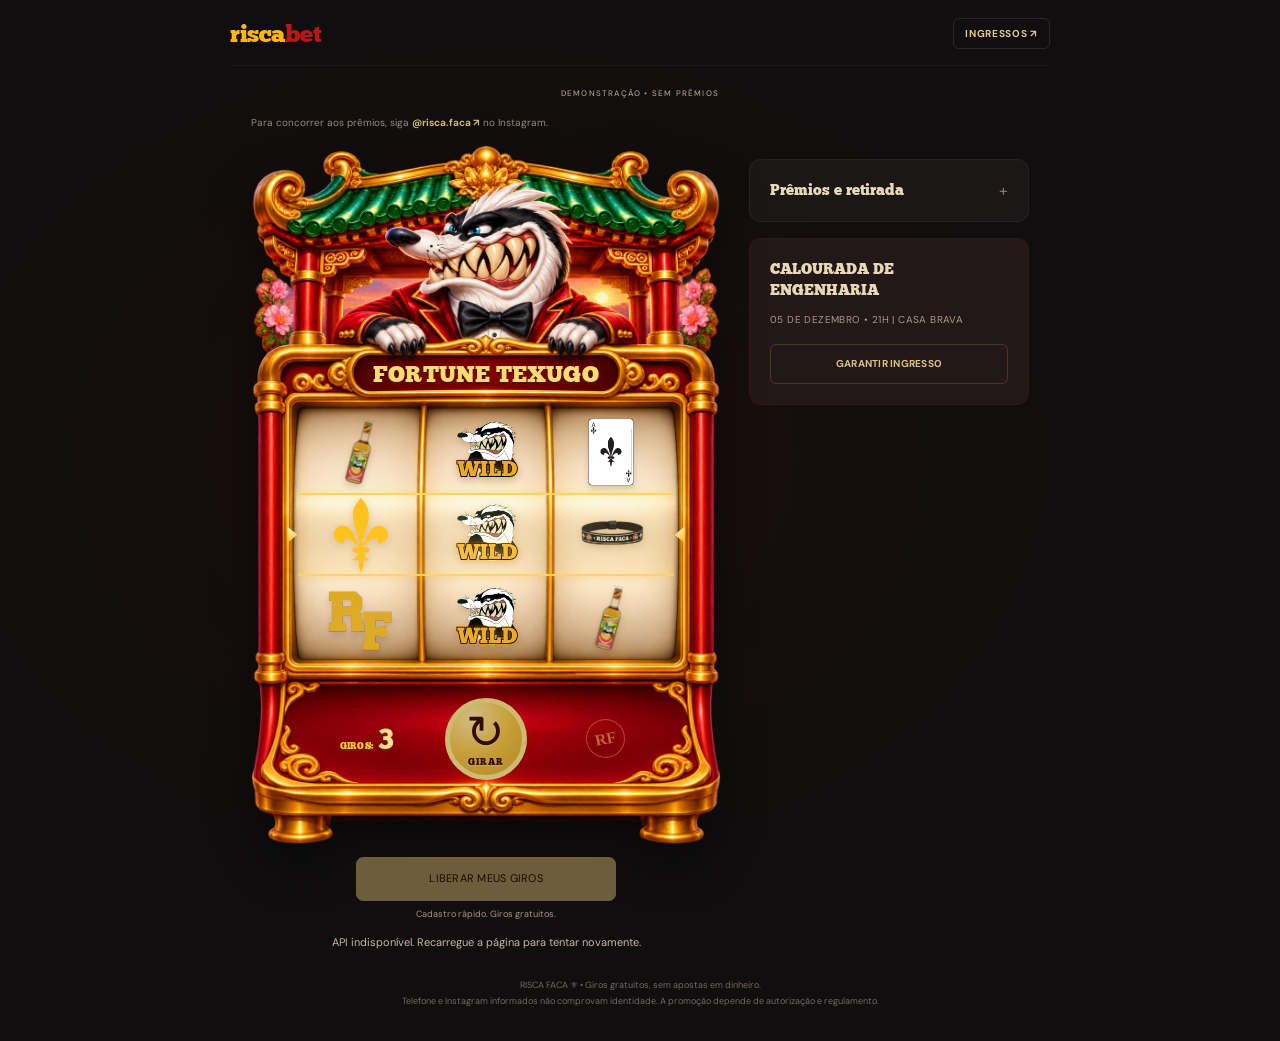
==== commit e1ded924: "Use phone instead of CPF for new accounts and login" ====
--- a/index.html
+++ b/index.html
@@ -74,15 +74,15 @@
     <div class="prize-code-box"><label id="prize-code-label" for="prize-code"></label><output id="prize-code"></output><button id="copy-prize-code" type="button" class="copy-code"></button><p id="copy-code-status" role="status" aria-live="polite"></p></div>
     <a id="prize-instagram" class="ticket-cta" target="_blank" rel="noopener noreferrer" hidden></a>
   </div>
-</dialog></div><aside class="side"><section id="referral-panel" class="referral-panel" hidden><h2 data-text="referralTitle">Indique e ganhe um giro</h2><p data-text="referralDescription">Seu amigo precisa cadastrar e confirmar o telefone. Cada indicação válida libera um giro para você.</p><output id="my-referral-code"></output><div class="referral-actions"><button id="copy-referral-code" type="button" data-text="referralCopyCode">COPIAR CÓDIGO</button></div><p id="referral-counts"></p><p id="referral-total"></p><button id="refresh-referrals" type="button" data-text="referralRefresh">ATUALIZAR MEUS GIROS</button><p id="referral-status" role="status"></p></section><details class="panel prize-panel"><summary data-text="prizesTitle">Prêmios e retirada</summary><div class="panel-details"><p><span data-text="stockLabel">Prêmios disponíveis</span>: <b id="stock">—</b></p><p id="current-prize"></p><ul id="prize-options" class="prize-list"></ul><details class="game-rules"><summary>Como funciona a premiação</summary><p id="prize-rules">Demonstração sem prêmios reais.</p></details><div id="winner" class="prize hidden"></div><button id="prize-details" type="button" hidden></button></div></details><section class="panel" id="ingressos"><h2>CALOURADA DE ENGENHARIA</h2><p data-text="event">05 DE DEZEMBRO • 21H<br>CASA BRAVA</p><a id="ticket" href="https://www.guicheweb.com.br/64-calourada-da-engenharia-ufes_56060" target="_blank" rel="noopener noreferrer">GARANTIR INGRESSO</a></section></aside></main><dialog class="registration-dialog" id="registration" aria-labelledby="registration-title" aria-describedby="registration-copy"><button id="registration-close" class="popup-close" type="button" data-text="closePopup">Fechar ✕</button><div class="panel-seal">⚜</div><h2 id="registration-title" data-text="registrationTitle">ENTRE NO JOGO</h2><p id="registration-copy">Cadastre nome e WhatsApp para três giros gratuitos.</p><form id="form">
+</dialog></div><aside class="side"><section id="referral-panel" class="referral-panel" hidden><h2 data-text="referralTitle">Indique e ganhe um giro</h2><p data-text="referralDescription">Seu amigo precisa cadastrar e confirmar o telefone. Cada indicação válida libera um giro para você.</p><output id="my-referral-code"></output><div class="referral-actions"><button id="copy-referral-code" type="button" data-text="referralCopyCode">COPIAR CÓDIGO</button><button id="copy-referral-link" type="button" data-text="referralCopyLink">COPIAR LINK</button></div><p id="referral-counts"></p><p id="referral-total"></p><button id="refresh-referrals" type="button" data-text="referralRefresh">ATUALIZAR MEUS GIROS</button><p id="referral-status" role="status"></p></section><details class="panel prize-panel"><summary data-text="prizesTitle">Prêmios e retirada</summary><div class="panel-details"><p><span data-text="stockLabel">Prêmios disponíveis</span>: <b id="stock">—</b></p><p id="current-prize"></p><ul id="prize-options" class="prize-list"></ul><details class="game-rules"><summary>Como funciona a premiação</summary><p id="prize-rules">Demonstração sem prêmios reais.</p></details><div id="winner" class="prize hidden"></div><button id="prize-details" type="button" hidden></button></div></details><section class="panel" id="ingressos"><h2>CALOURADA DE ENGENHARIA</h2><p data-text="event">05 DE DEZEMBRO • 21H<br>CASA BRAVA</p><a id="ticket" href="https://www.guicheweb.com.br/64-calourada-da-engenharia-ufes_56060" target="_blank" rel="noopener noreferrer">GARANTIR INGRESSO</a></section></aside></main><dialog class="registration-dialog" id="registration" aria-labelledby="registration-title" aria-describedby="registration-copy"><button id="registration-close" class="popup-close" type="button" data-text="closePopup">Fechar ✕</button><div class="panel-seal">⚜</div><h2 id="registration-title" data-text="registrationTitle">ENTRE NO JOGO</h2><p id="registration-copy">Cadastre nome e WhatsApp para três giros gratuitos.</p><form id="form">
 <div class="account-field field-name"><label for="name">NOME COMPLETO</label><input id="name" required minlength="3" maxlength="80" autocomplete="name"></div>
-<div class="account-field field-cpf"><label for="cpf">CPF</label><input id="cpf" required inputmode="numeric" maxlength="18" autocomplete="off" placeholder="000.000.000-00"></div>
+<div class="account-field field-phone"><label for="account-phone">TELEFONE COM DDD</label><input id="account-phone" type="tel" required inputmode="tel" maxlength="25" autocomplete="tel" placeholder="(27) 99999-9999"></div>
 <div class="account-field field-instagram"><label for="instagram">SEU INSTAGRAM</label><input id="instagram" required maxlength="31" autocomplete="username" placeholder="@seu.usuario"></div>
 <div class="account-field field-password"><label for="password">SENHA</label><input id="password" type="password" required minlength="8" maxlength="128" autocomplete="new-password"></div>
 <div class="account-field field-password-confirmation"><label for="password-confirmation">CONFIRMAR SENHA</label><input id="password-confirmation" type="password" required minlength="8" maxlength="128" autocomplete="new-password"></div>
 <div class="account-field field-referral-input"><label for="referral-input">INSTAGRAM DE QUEM INDICOU (OPCIONAL)</label><input id="referral-input" maxlength="31" autocomplete="off" placeholder="@amigo"></div>
 <label class="acceptance"><input id="adult" type="checkbox" required><span>Declaro ter pelo menos 18 anos.</span></label>
 <label class="acceptance"><input id="accept-terms" type="checkbox" required><span>Aceito os <a href="/termos" target="_blank" rel="noopener">Termos de Uso</a> e estou ciente do <a href="/privacidade" target="_blank" rel="noopener">Aviso de Privacidade</a>.</span></label>
-<button>CRIAR CONTA</button></form><p id="registration-error" role="alert"></p><p id="notice">Um cadastro por participante. Não é necessário comprar ingresso.</p></dialog><dialog id="verification-dialog" class="registration-dialog" aria-labelledby="verification-title"><button id="verification-close" class="popup-close" type="button" data-text="closePopup">Fechar ✕</button><h2 id="verification-title" data-text="verificationTitle">Confirme seu telefone</h2><p data-text="verificationDescription">Receba um código por SMS para comprovar que este número é seu e liberar a participação.</p><form id="send-code-form"><label for="verification-phone" data-text="verificationPhoneLabel">TELEFONE DO CADASTRO</label><input id="verification-phone" type="tel" required maxlength="25" autocomplete="tel"><button id="send-phone-code" type="submit" data-text="verificationSend">ENVIAR CÓDIGO POR SMS</button></form><p id="sms-availability"></p><form id="check-code-form"><label for="verification-code" data-text="verificationCodeLabel">CÓDIGO DE 6 DÍGITOS</label><input id="verification-code" inputmode="numeric" autocomplete="one-time-code" pattern="[0-9]{6}" maxlength="6" required><button id="check-phone-code" type="submit" data-text="verificationCheck">CONFIRMAR CÓDIGO</button></form><p id="verification-status" role="status"></p></dialog><dialog id="login-dialog" class="registration-dialog" aria-labelledby="login-title"><button id="login-close" class="popup-close" type="button">Fechar ✕</button><h2 id="login-title">ENTRE NO JOGO</h2><form id="login-form"><label for="login-identifier">CPF OU INSTAGRAM</label><input id="login-identifier" required maxlength="40" autocomplete="username"><label for="login-password">SENHA</label><input id="login-password" type="password" required maxlength="128" autocomplete="current-password"><button>ENTRAR</button></form><p id="login-error" role="alert"></p><button id="login-signup" type="button">CRIAR MINHA CONTA</button></dialog>
+<button>CRIAR CONTA</button></form><p id="registration-error" role="alert"></p><p id="notice">Um cadastro por participante. Não é necessário comprar ingresso.</p></dialog><dialog id="verification-dialog" class="registration-dialog" aria-labelledby="verification-title"><button id="verification-close" class="popup-close" type="button" data-text="closePopup">Fechar ✕</button><h2 id="verification-title" data-text="verificationTitle">Confirme seu telefone</h2><p data-text="verificationDescription">Receba um código por SMS para comprovar que este número é seu e liberar a participação.</p><form id="send-code-form"><label for="verification-phone" data-text="verificationPhoneLabel">TELEFONE DO CADASTRO</label><input id="verification-phone" type="tel" required maxlength="25" autocomplete="tel"><button id="send-phone-code" type="submit" data-text="verificationSend">ENVIAR CÓDIGO POR SMS</button></form><p id="sms-availability"></p><form id="check-code-form"><label for="verification-code" data-text="verificationCodeLabel">CÓDIGO DE 6 DÍGITOS</label><input id="verification-code" inputmode="numeric" autocomplete="one-time-code" pattern="[0-9]{6}" maxlength="6" required><button id="check-phone-code" type="submit" data-text="verificationCheck">CONFIRMAR CÓDIGO</button></form><p id="verification-status" role="status"></p></dialog><dialog id="login-dialog" class="registration-dialog" aria-labelledby="login-title"><button id="login-close" class="popup-close" type="button">Fechar ✕</button><h2 id="login-title">ENTRE NO JOGO</h2><form id="login-form"><label for="login-identifier">TELEFONE OU INSTAGRAM</label><input id="login-identifier" required maxlength="40" autocomplete="username"><label for="login-password">SENHA</label><input id="login-password" type="password" required maxlength="128" autocomplete="current-password"><button>ENTRAR</button></form><p id="login-error" role="alert"></p><button id="login-signup" type="button">CRIAR MINHA CONTA</button></dialog>
 <dialog id="redeem-dialog" class="registration-dialog" aria-labelledby="redeem-title"><button id="redeem-close" class="popup-close" type="button">Fechar ✕</button><h2 id="redeem-title">RESGATAR GIROS</h2><p>Tem um código promocional? Digite abaixo e resgate seus giros extras.</p><form id="promo-form"><label for="promo-code">CÓDIGO PROMOCIONAL</label><input id="promo-code" required minlength="3" maxlength="40" autocomplete="off"><button>RESGATAR</button></form><p id="promo-status" role="status"></p></dialog>
-<dialog id="profile-dialog" class="registration-dialog" aria-labelledby="profile-title"><button id="profile-close" class="popup-close" type="button">Fechar ✕</button><h2 id="profile-title">MEU PERFIL</h2><p id="profile-summary"></p><p id="profile-balance"></p><p><a href="/termos">Termos</a> · <a href="/privacidade">Privacidade</a></p></dialog><div class="foot">RISCA FACA ⚜ • Giros gratuitos, sem apostas em dinheiro.<br>CPF e Instagram informados não comprovam identidade. A promoção depende de autorização e regulamento.</div></div><script src="assets/content.js"></script><script src="assets/game.js"></script><script src="assets/accounts.js"></script></body></html>+<dialog id="profile-dialog" class="registration-dialog" aria-labelledby="profile-title"><button id="profile-close" class="popup-close" type="button">Fechar ✕</button><h2 id="profile-title">MEU PERFIL</h2><p id="profile-summary"></p><p id="profile-balance"></p><p id="profile-phone"></p><form id="profile-phone-form" hidden><label for="profile-new-phone">ADICIONAR TELEFONE COM DDD</label><input id="profile-new-phone" type="tel" required maxlength="25" autocomplete="tel" placeholder="(27) 99999-9999"><button>SALVAR TELEFONE</button></form><p id="profile-phone-status" role="status"></p><p><a href="/termos">Termos</a> · <a href="/privacidade">Privacidade</a></p></dialog><div class="foot">RISCA FACA ⚜ • Giros gratuitos, sem apostas em dinheiro.<br>Telefone e Instagram informados não comprovam identidade. A promoção depende de autorização e regulamento.</div></div><script src="assets/content.js"></script><script src="assets/game.js"></script><script src="assets/accounts.js"></script></body></html>
--- a/assets/theme.css
+++ b/assets/theme.css
@@ -254,3 +254,10 @@
 .reel>.symbol:nth-child(2) img{filter:brightness(1.06) drop-shadow(0 2px 4px #89530944)}
 .machine.win .reels::before{border-color:#fff1b0;background:#ffdf7026;box-shadow:0 0 12px #ffcd6988,inset 0 0 18px #ffe47d38}
 @media(max-width:350px){.reel-housing::before,.reel-housing::after{width:8px;height:13px}.reel-housing::before{left:-9px}.reel-housing::after{right:-9px}}
+
+.referral-actions{display:grid;grid-template-columns:minmax(0,1fr);gap:8px}#referral-status{overflow-wrap:anywhere;user-select:text}
+@media(min-width:380px) and (max-width:760px){.referral-actions{grid-template-columns:1fr 1fr}}
+
+/* Paytable: three matching symbols, their prize, and remaining units. */
+.prize-list li.prize-rule{grid-template-columns:76px minmax(0,1fr) auto;gap:9px;align-items:center}.prize-combination{display:flex;align-items:center;gap:5px;white-space:nowrap;font:700 12px/1.4 var(--font-body);color:#dcc18a}.prize-combination img{display:block;width:30px;height:42px;object-fit:contain;flex-shrink:0}.prize-list .prize-rule-name{font-size:11px;line-height:1.5;overflow-wrap:anywhere}.prize-combination>span{color:#9d8c75}
+.prize-panel[open] .game-rules>summary::after{content:none}
